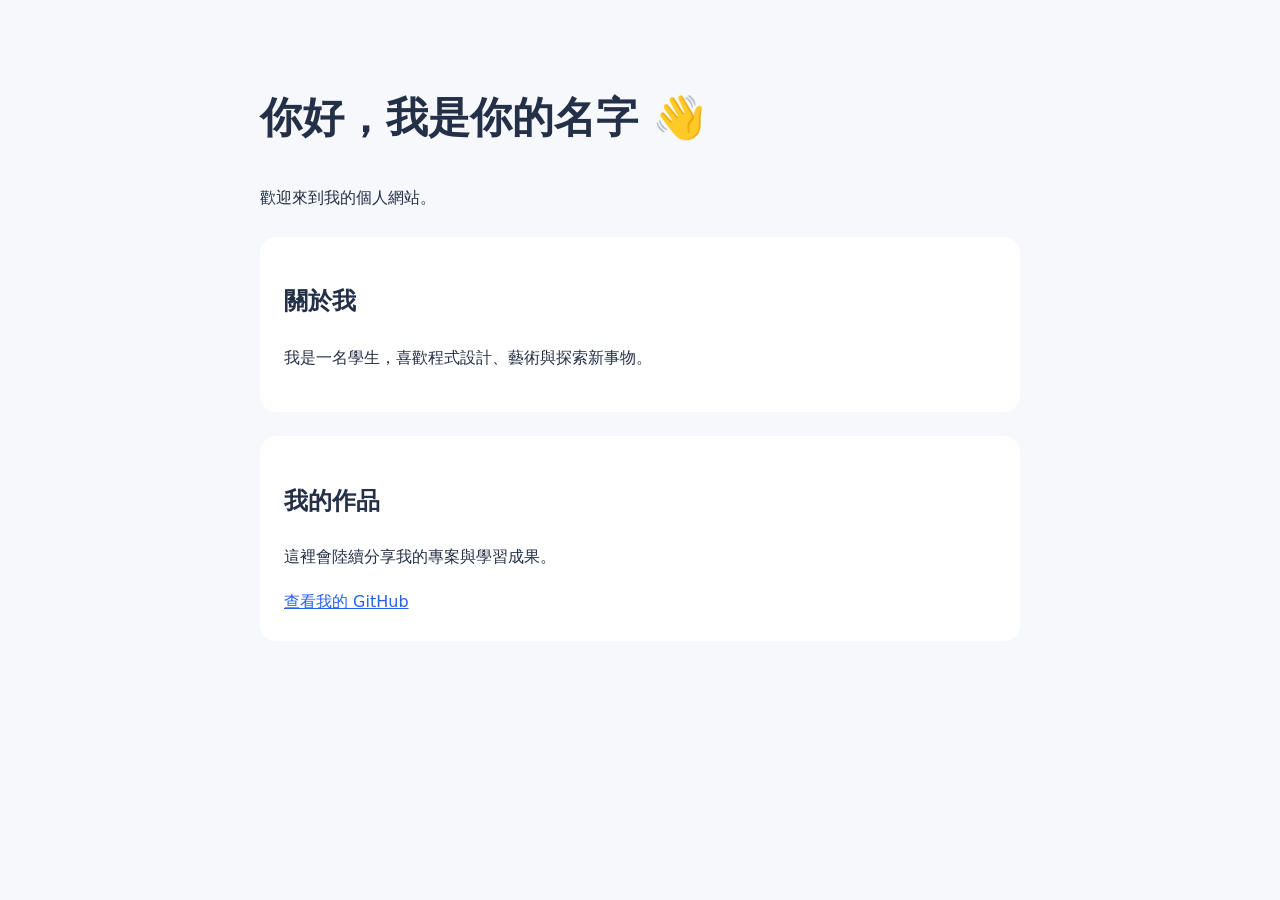
==== index.html @ 6bad5e63 "Add initial personal homepage in index.html" ====
<!DOCTYPE html>
<html lang="zh-Hant">
<head>
  <meta charset="UTF-8">
  <meta name="viewport" content="width=device-width, initial-scale=1">
  <title>我的個人主頁</title>
  <style>
    body {
      max-width: 760px;
      margin: 80px auto;
      padding: 0 24px;
      font-family: system-ui, sans-serif;
      line-height: 1.8;
      color: #243047;
      background: #f6f8fc;
    }
    h1 { font-size: 42px; }
    section {
      margin: 24px 0;
      padding: 24px;
      background: white;
      border-radius: 16px;
    }
    a { color: #2563eb; }
  </style>
</head>
<body>
  <h1>你好，我是你的名字 👋</h1>
  <p>歡迎來到我的個人網站。</p>

  <section>
    <h2>關於我</h2>
    <p>我是一名學生，喜歡程式設計、藝術與探索新事物。</p>
  </section>

  <section>
    <h2>我的作品</h2>
    <p>這裡會陸續分享我的專案與學習成果。</p>
    <a href="https://github.com/Slynxch">查看我的 GitHub</a>
  </section>
</body>
</html>
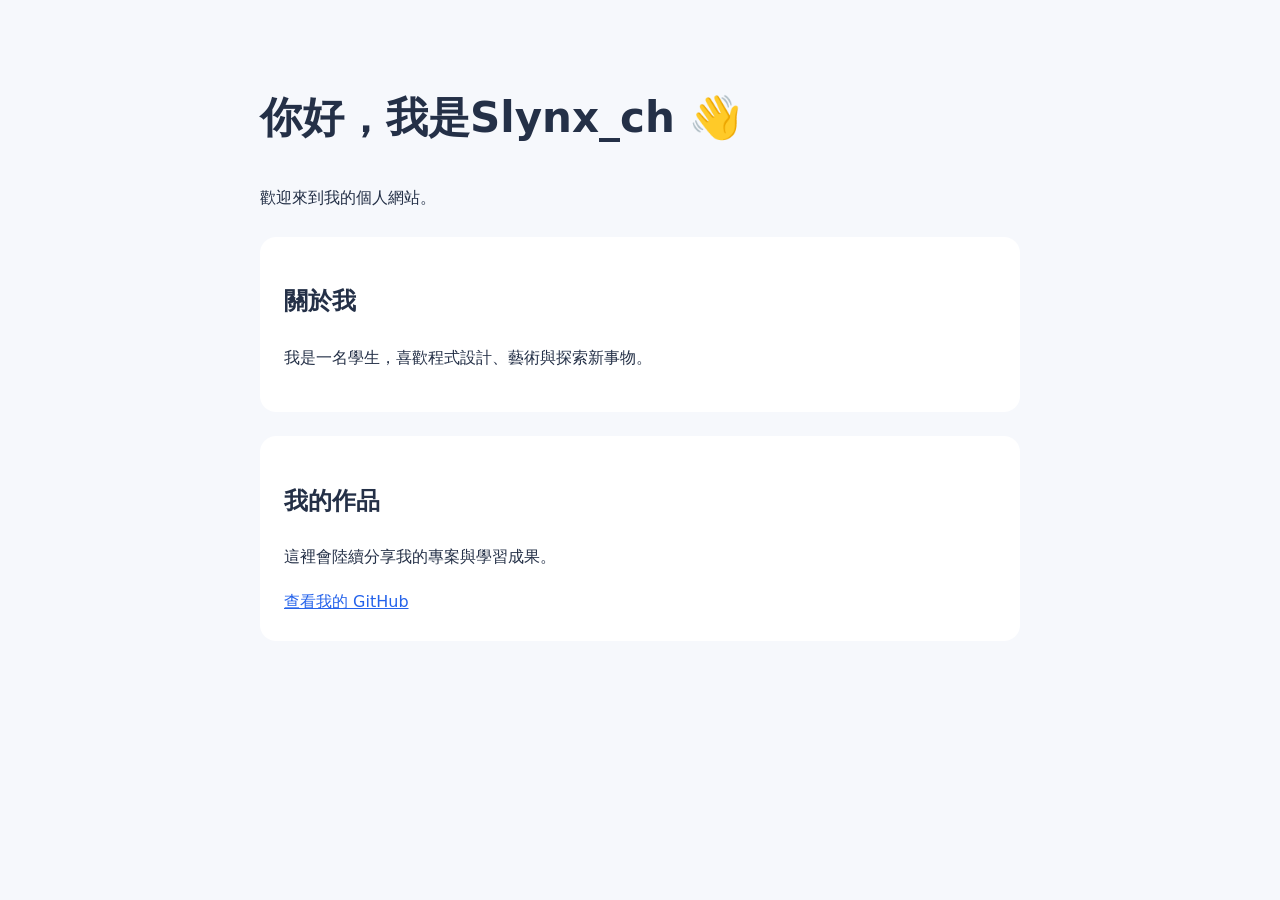
==== commit 1727cc6b: "Update index.html" ====
--- a/index.html
+++ b/index.html
@@ -25,7 +25,7 @@
   </style>
 </head>
 <body>
-  <h1>你好，我是你的名字 👋</h1>
+  <h1>你好，我是Slynx_ch 👋</h1>
   <p>歡迎來到我的個人網站。</p>
 
   <section>
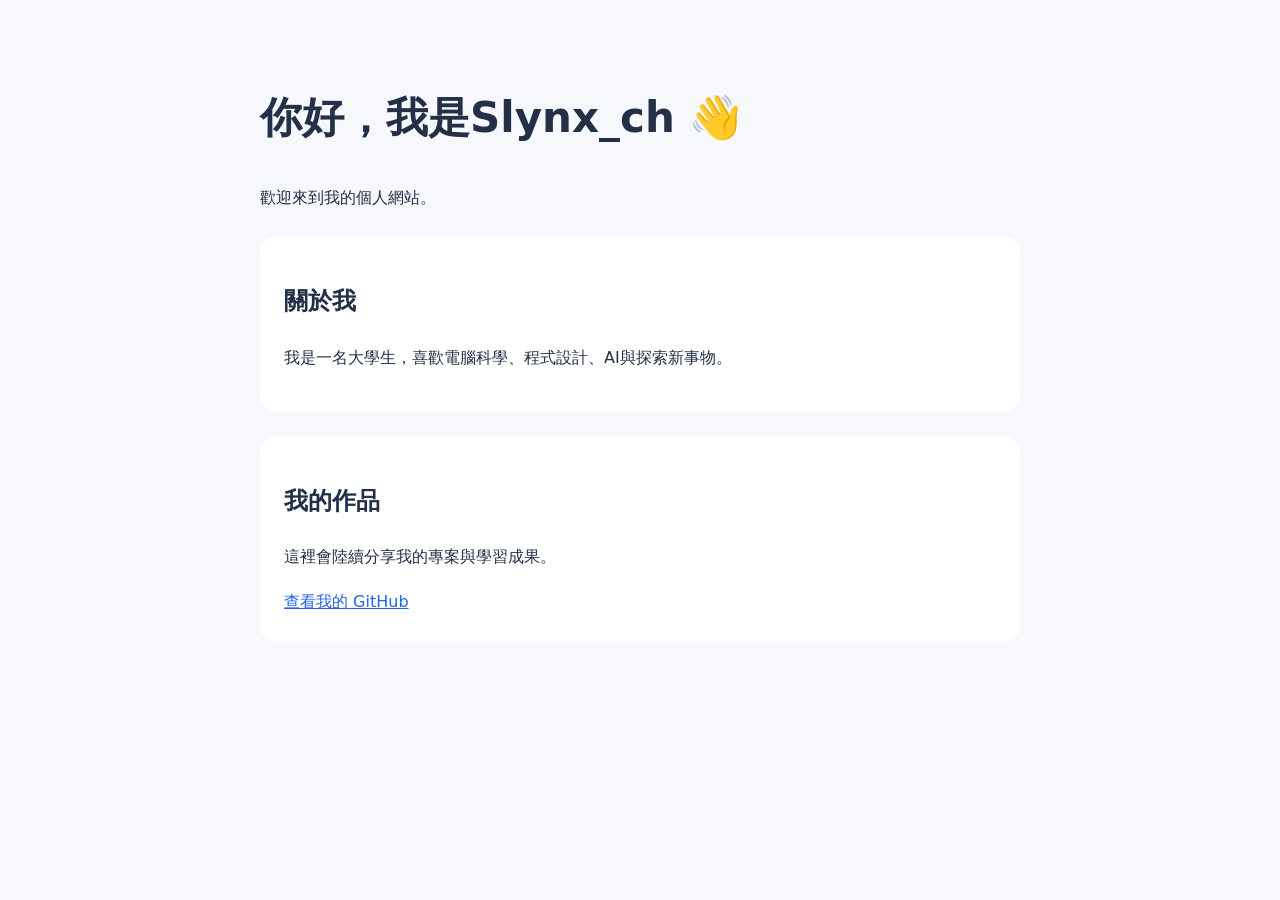
==== commit 2680ba51: "Update index.html" ====
--- a/index.html
+++ b/index.html
@@ -30,7 +30,7 @@
 
   <section>
     <h2>關於我</h2>
-    <p>我是一名學生，喜歡程式設計、藝術與探索新事物。</p>
+    <p>我是一名大學生，喜歡電腦科學、程式設計、AI與探索新事物。</p>
   </section>
 
   <section>
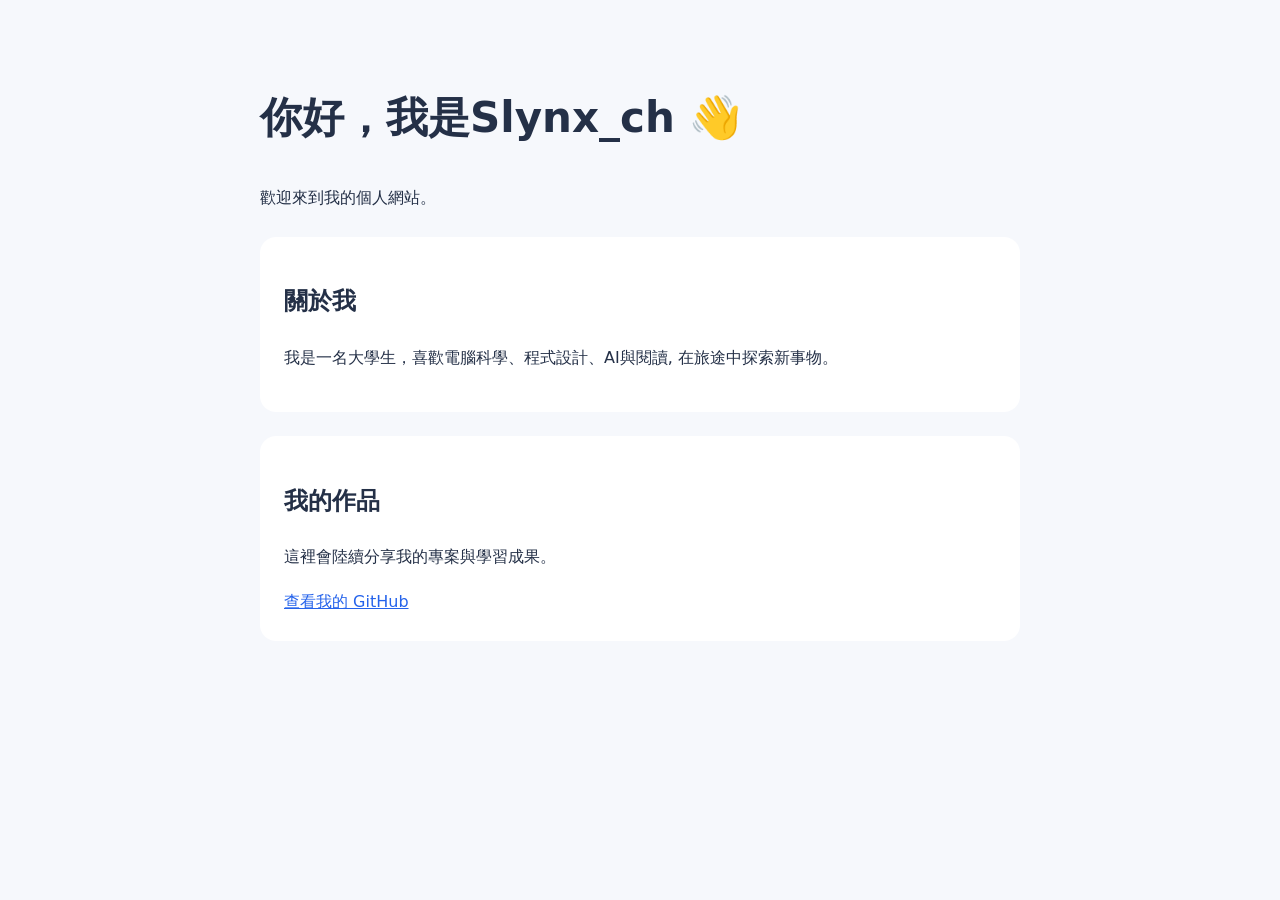
==== commit 553d12dd: "Update personal description in index.html" ====
--- a/index.html
+++ b/index.html
@@ -30,7 +30,7 @@
 
   <section>
     <h2>關於我</h2>
-    <p>我是一名大學生，喜歡電腦科學、程式設計、AI與探索新事物。</p>
+    <p>我是一名大學生，喜歡電腦科學、程式設計、AI與閱讀, 在旅途中探索新事物。</p>
   </section>
 
   <section>
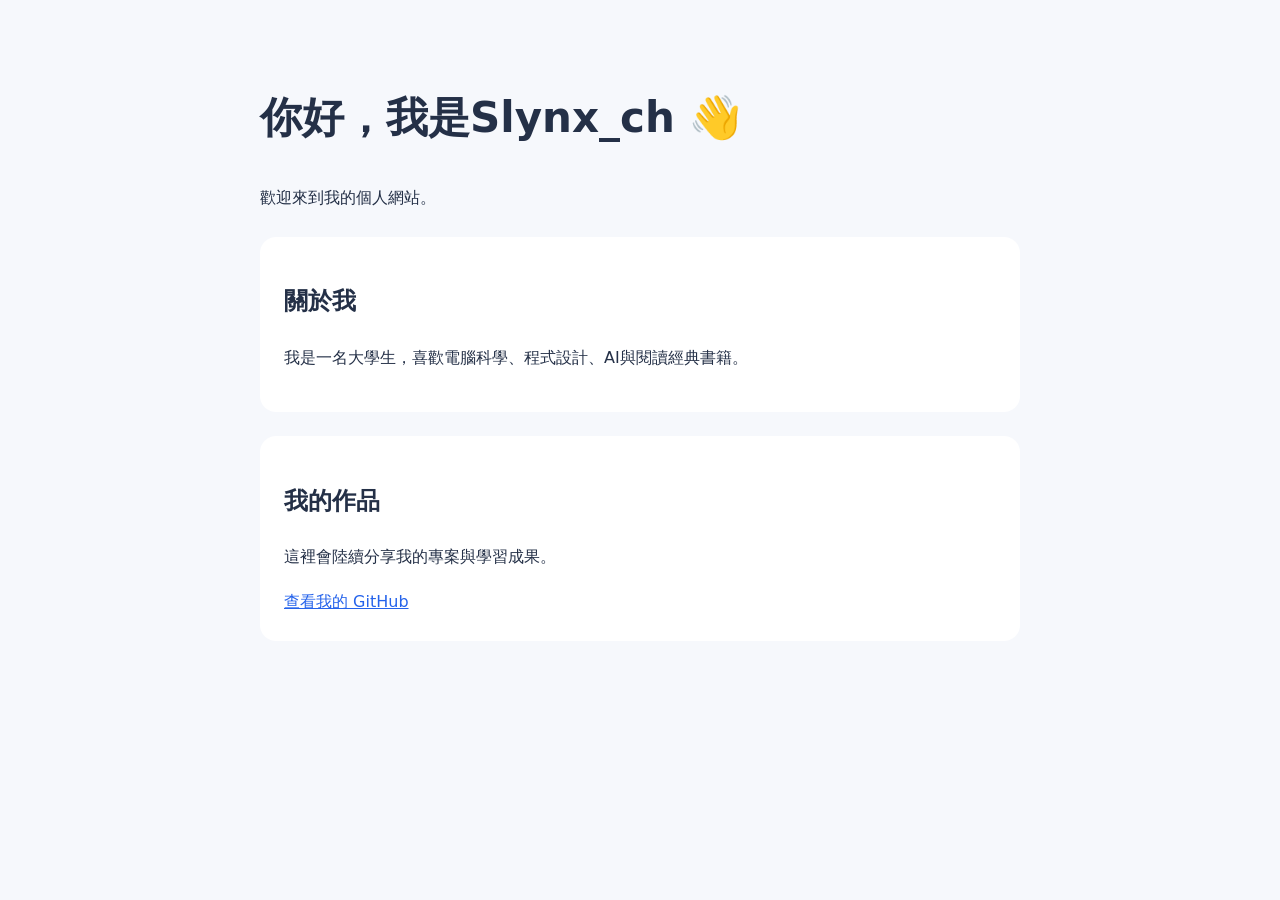
==== commit 8e77a743: "Update index.html" ====
--- a/index.html
+++ b/index.html
@@ -30,7 +30,7 @@
 
   <section>
     <h2>關於我</h2>
-    <p>我是一名大學生，喜歡電腦科學、程式設計、AI與閱讀, 在旅途中探索新事物。</p>
+    <p>我是一名大學生，喜歡電腦科學、程式設計、AI與閱讀經典書籍。</p>
   </section>
 
   <section>
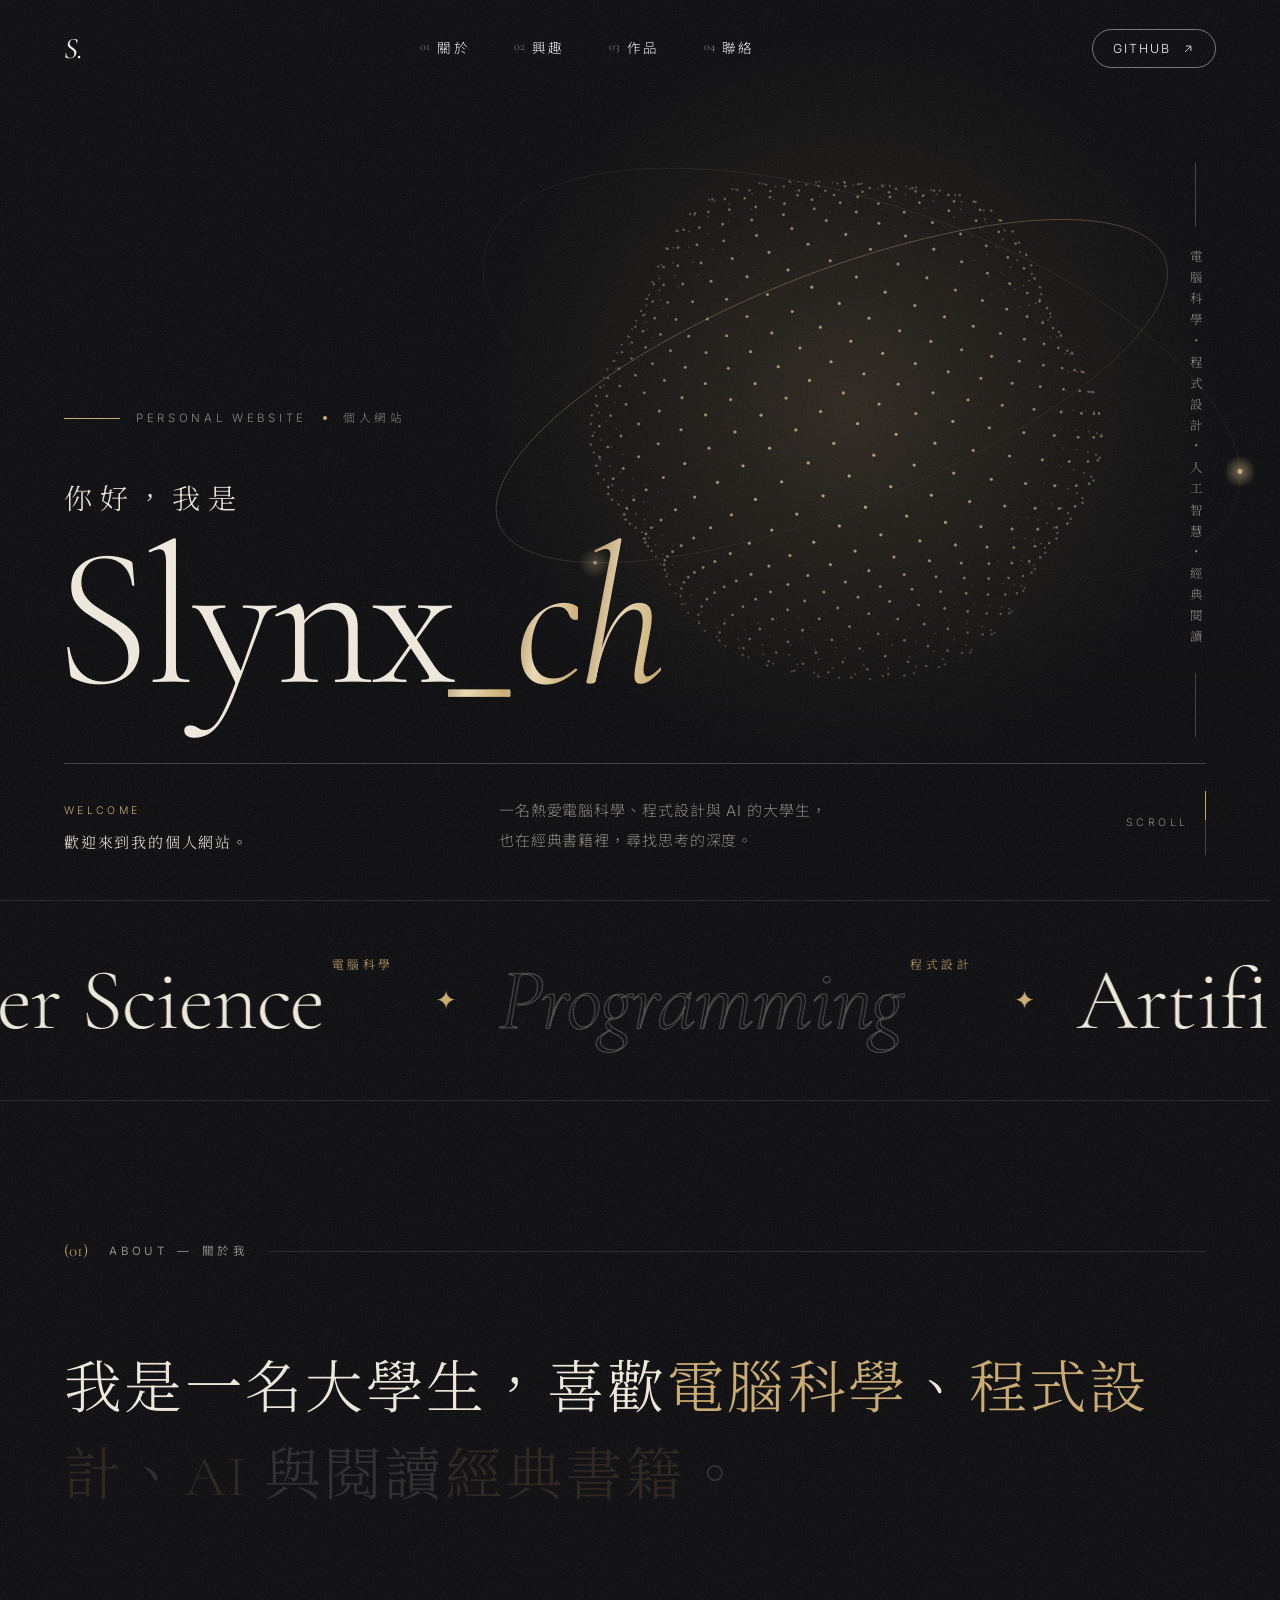
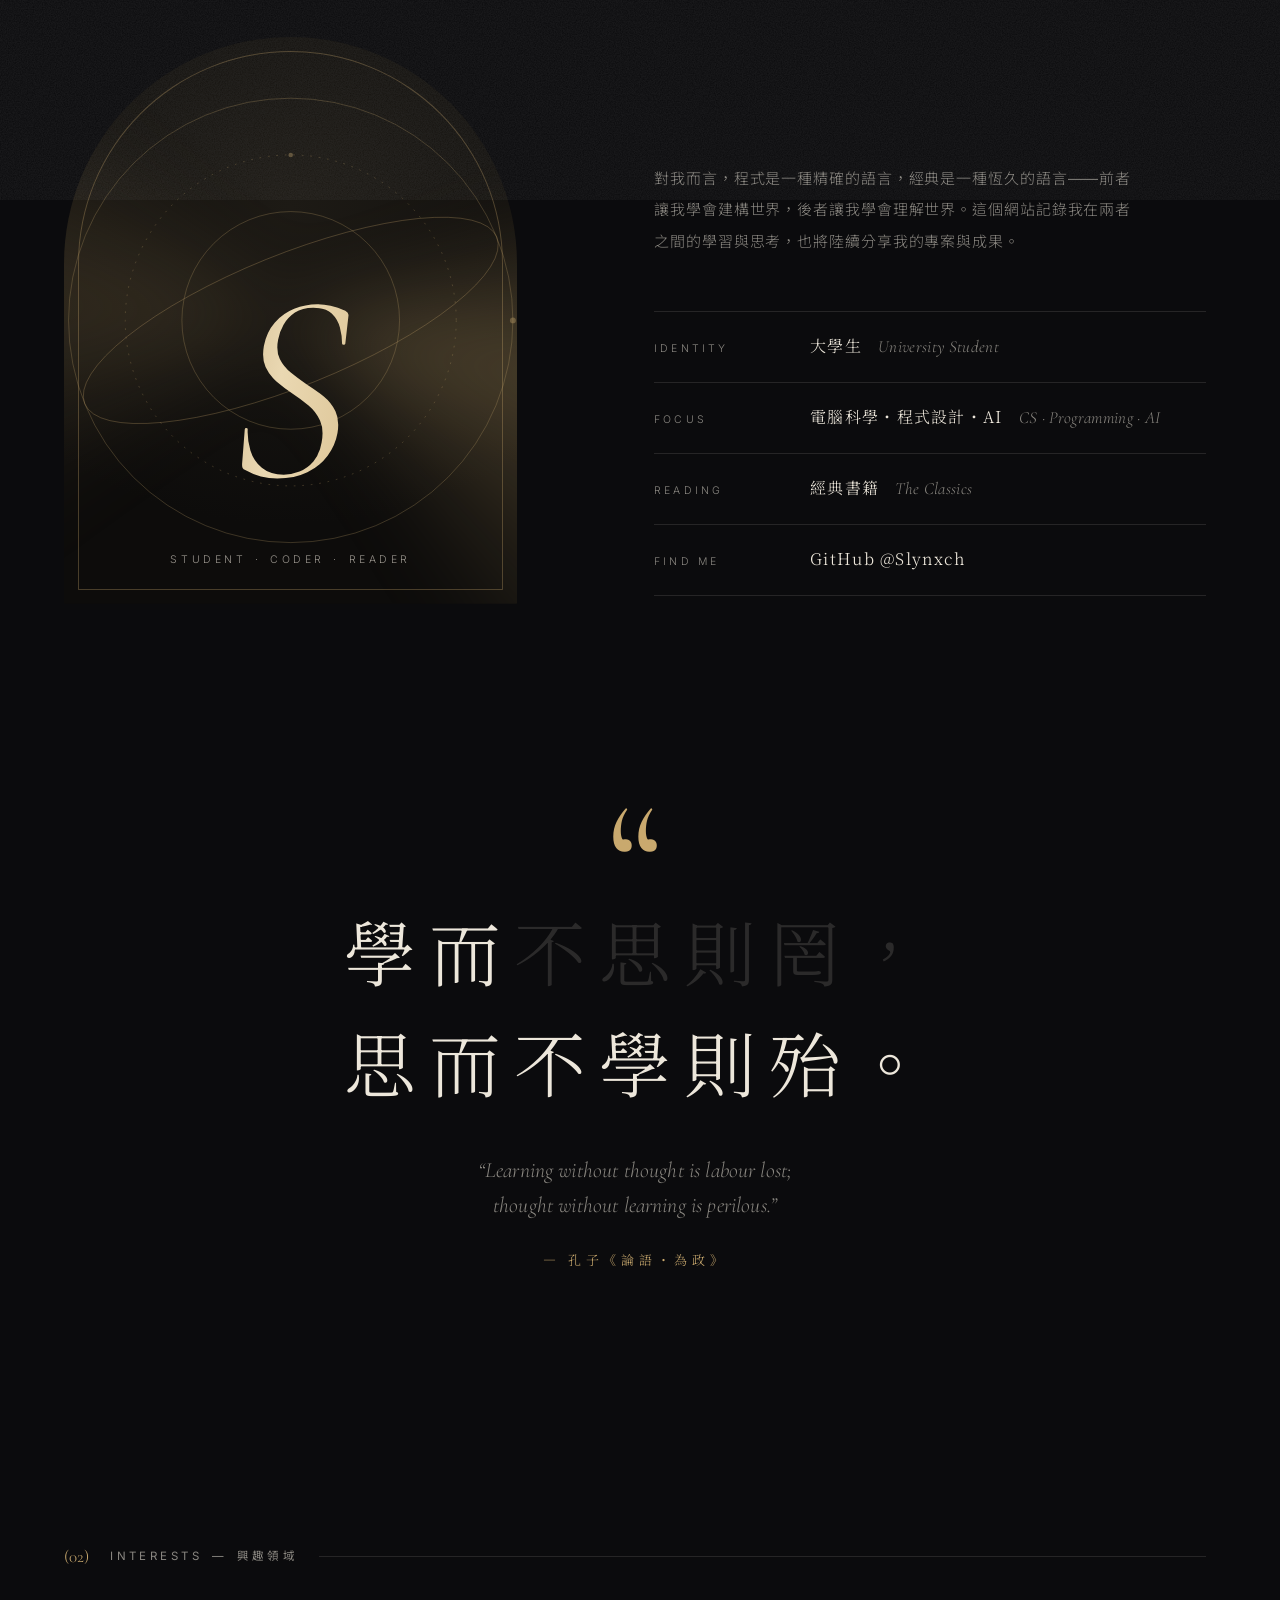
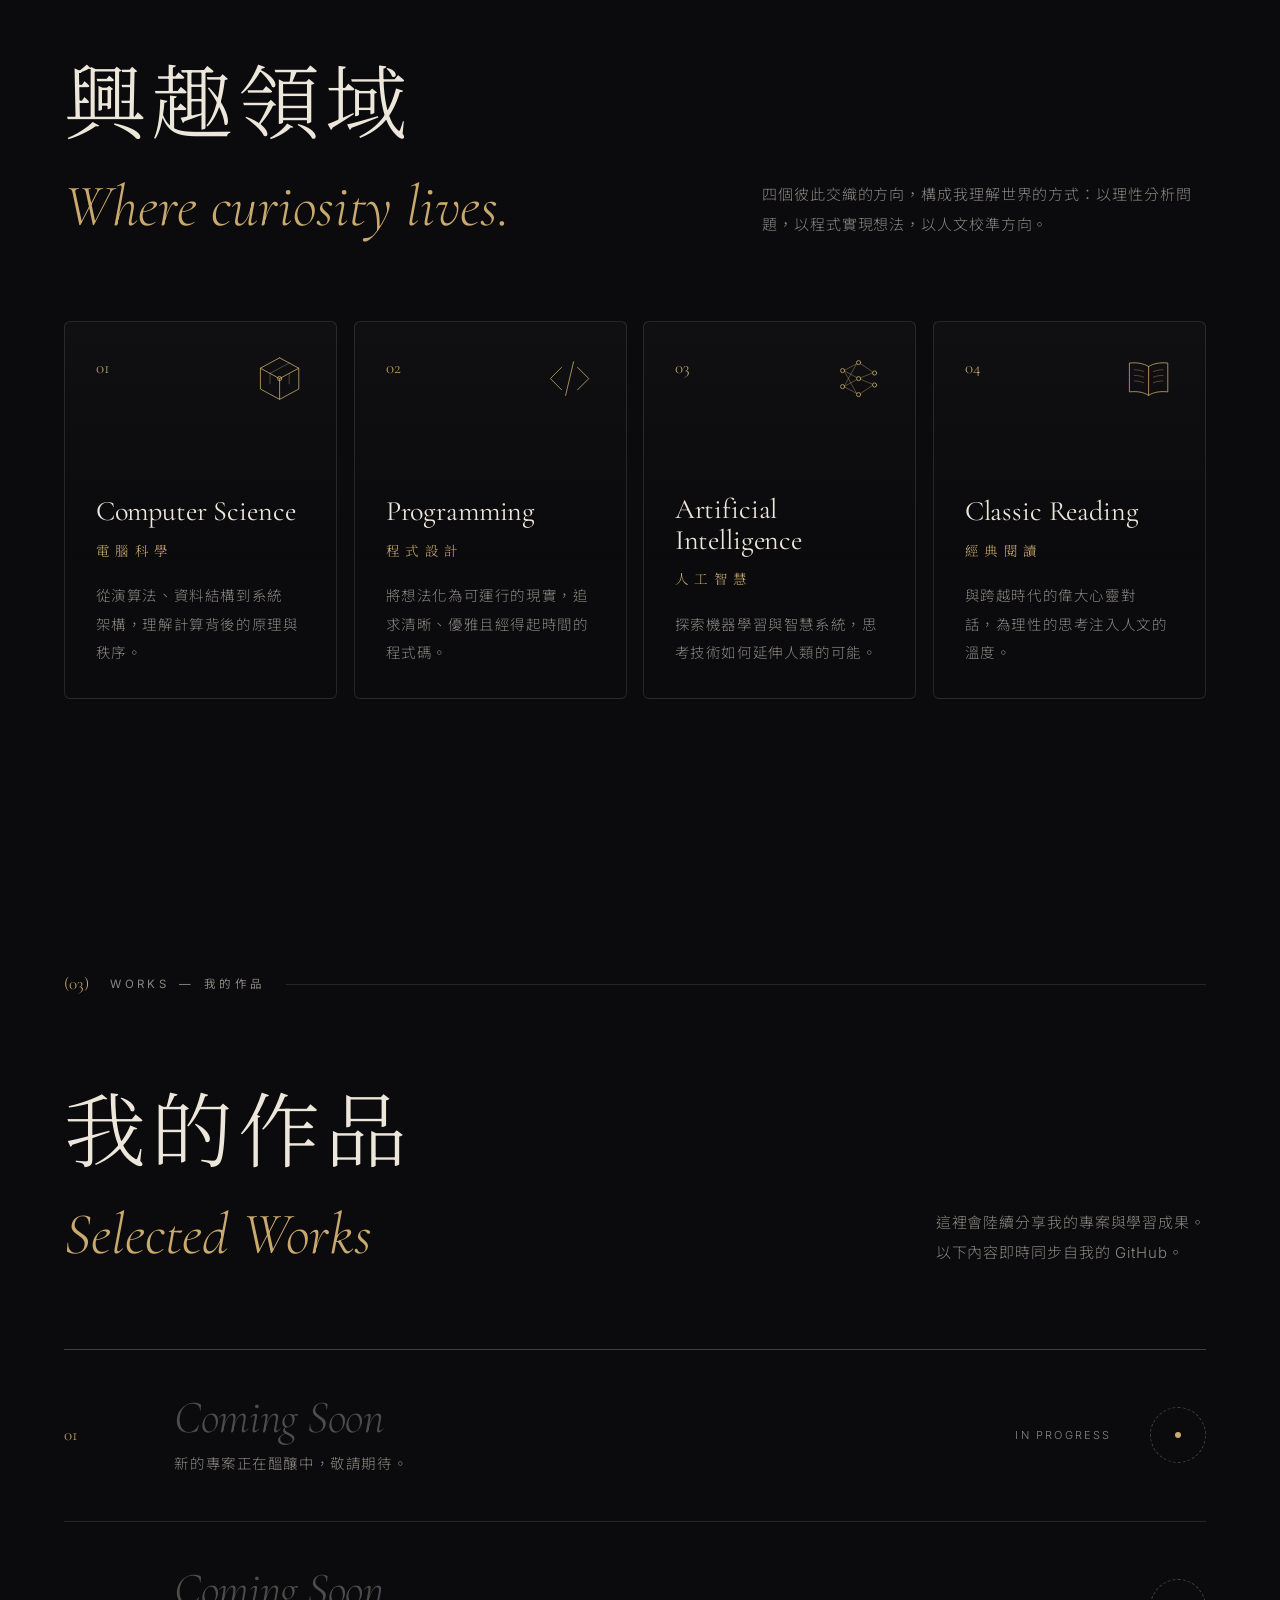
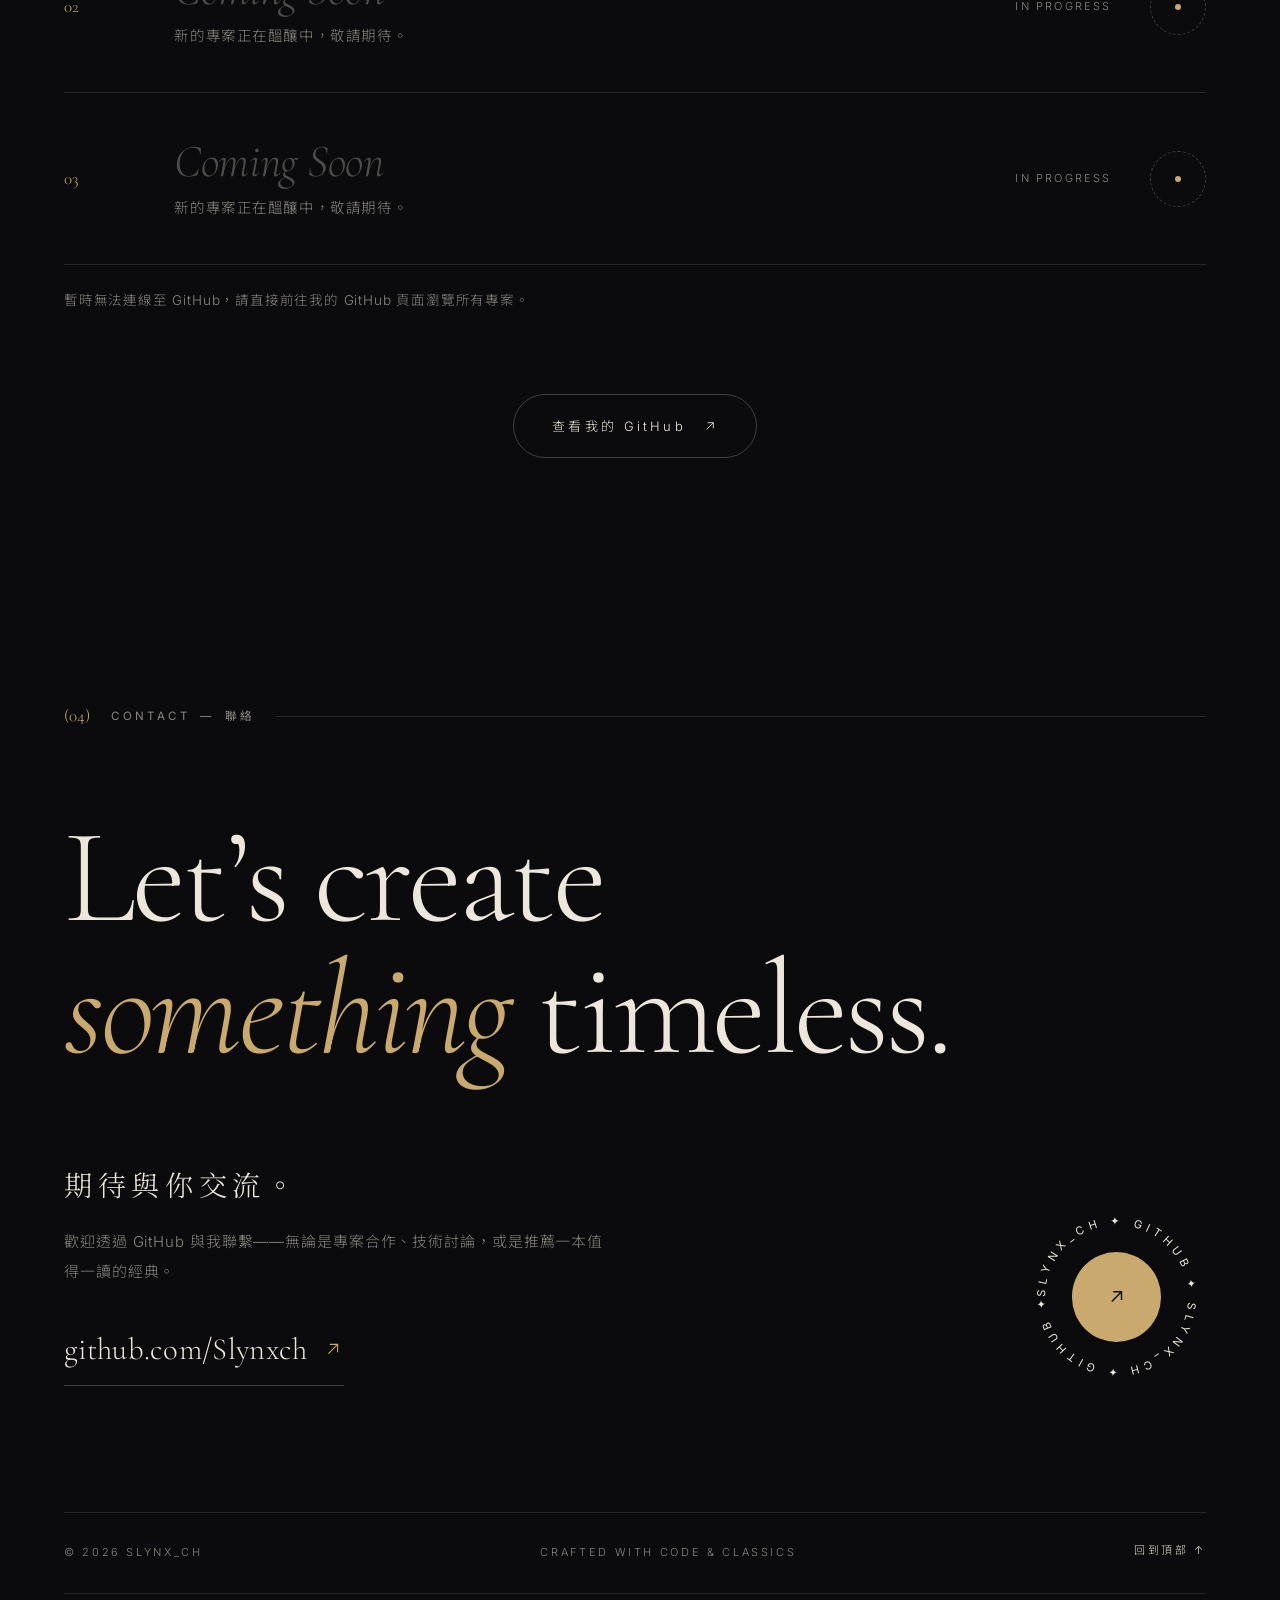
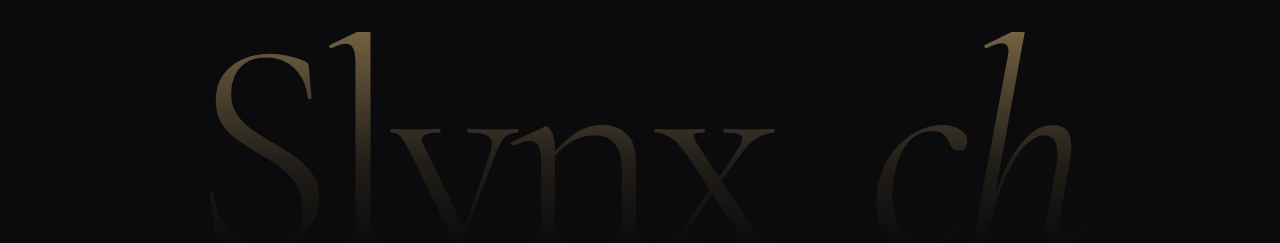
==== commit c71d956f: "Redesign personal website with editorial dark/gold theme and animations Replace the draft homepage w" ====
--- a/index.html
+++ b/index.html
@@ -1,42 +1,389 @@
 <!DOCTYPE html>
-<html lang="zh-Hant">
+<html lang="zh-Hant" class="no-js">
 <head>
   <meta charset="UTF-8">
-  <meta name="viewport" content="width=device-width, initial-scale=1">
-  <title>我的個人主頁</title>
-  <style>
-    body {
-      max-width: 760px;
-      margin: 80px auto;
-      padding: 0 24px;
-      font-family: system-ui, sans-serif;
-      line-height: 1.8;
-      color: #243047;
-      background: #f6f8fc;
-    }
-    h1 { font-size: 42px; }
-    section {
-      margin: 24px 0;
-      padding: 24px;
-      background: white;
-      border-radius: 16px;
-    }
-    a { color: #2563eb; }
-  </style>
+  <meta name="viewport" content="width=device-width, initial-scale=1, viewport-fit=cover">
+  <title>Slynx_ch｜電腦科學・程式設計・AI・經典閱讀</title>
+  <meta name="description" content="你好，我是 Slynx_ch。一名喜歡電腦科學、程式設計、AI 與閱讀經典書籍的大學生。這裡會陸續分享我的專案與學習成果。">
+  <meta name="author" content="Slynx_ch">
+  <meta name="theme-color" content="#0b0b0d">
+  <meta name="color-scheme" content="dark">
+  <link rel="canonical" href="https://slynxch.github.io/">
+
+  <meta property="og:type" content="website">
+  <meta property="og:site_name" content="Slynx_ch">
+  <meta property="og:url" content="https://slynxch.github.io/">
+  <meta property="og:title" content="Slynx_ch — Personal Website">
+  <meta property="og:description" content="一名喜歡電腦科學、程式設計、AI 與閱讀經典書籍的大學生。">
+  <meta property="og:image" content="https://slynxch.github.io/assets/og-image.jpg">
+  <meta property="og:image:width" content="1200">
+  <meta property="og:image:height" content="630">
+  <meta property="og:locale" content="zh_TW">
+  <meta name="twitter:card" content="summary_large_image">
+  <meta name="twitter:title" content="Slynx_ch — Personal Website">
+  <meta name="twitter:description" content="一名喜歡電腦科學、程式設計、AI 與閱讀經典書籍的大學生。">
+  <meta name="twitter:image" content="https://slynxch.github.io/assets/og-image.jpg">
+
+  <link rel="icon" href="assets/favicon.svg" type="image/svg+xml">
+  <link rel="preconnect" href="https://fonts.googleapis.com">
+  <link rel="preconnect" href="https://fonts.gstatic.com" crossorigin>
+  <link rel="stylesheet" href="https://fonts.googleapis.com/css2?family=Cormorant+Garamond:ital,wght@0,300;0,400;0,500;1,300;1,400&family=Inter:wght@300;400;500&family=Noto+Sans+TC:wght@300;400;500&family=Noto+Serif+TC:wght@300;400;500&display=swap">
+  <link rel="stylesheet" href="assets/css/style.css">
+  <script>document.documentElement.className = 'js';</script>
+  <script src="assets/js/main.js" defer></script>
 </head>
-<body>
-  <h1>你好，我是Slynx_ch 👋</h1>
-  <p>歡迎來到我的個人網站。</p>
-
-  <section>
-    <h2>關於我</h2>
-    <p>我是一名大學生，喜歡電腦科學、程式設計、AI與閱讀經典書籍。</p>
-  </section>
-
-  <section>
-    <h2>我的作品</h2>
-    <p>這裡會陸續分享我的專案與學習成果。</p>
-    <a href="https://github.com/Slynxch">查看我的 GitHub</a>
-  </section>
+<body data-theme="dark">
+  <a class="skip-link" href="#main">跳至主要內容</a>
+
+  <!-- ============ Preloader ============ -->
+  <div class="preloader" aria-hidden="true">
+    <div class="preloader__brand" data-split-mask>Slynx_ch</div>
+    <div class="preloader__foot">
+      <span class="preloader__tag">Code&nbsp;·&nbsp;Intelligence&nbsp;·&nbsp;Classics</span>
+      <span class="preloader__count"><span data-count>000</span></span>
+    </div>
+    <div class="preloader__bar"><i></i></div>
+  </div>
+
+  <!-- ============ Ambient layers ============ -->
+  <div class="cursor-ring" aria-hidden="true"><span class="cursor-ring__inner"><span class="cursor-ring__label"></span></span></div>
+  <div class="cursor-dot" aria-hidden="true"></div>
+  <div class="grain" aria-hidden="true"></div>
+  <div class="progress" aria-hidden="true"><i></i></div>
+
+  <!-- ============ Navigation ============ -->
+  <header class="nav">
+    <a class="nav__logo" href="#top" aria-label="Slynx_ch — 回到頂部">S<span>.</span></a>
+    <nav class="nav__links" aria-label="主要導覽">
+      <a class="nav__link" href="#about"><sup>01</sup><span class="roll"><span data-text="關於">關於</span></span></a>
+      <a class="nav__link" href="#interests"><sup>02</sup><span class="roll"><span data-text="興趣">興趣</span></span></a>
+      <a class="nav__link" href="#works"><sup>03</sup><span class="roll"><span data-text="作品">作品</span></span></a>
+      <a class="nav__link" href="#contact"><sup>04</sup><span class="roll"><span data-text="聯絡">聯絡</span></span></a>
+    </nav>
+    <a class="nav__cta" href="https://github.com/Slynxch" target="_blank" rel="noopener noreferrer">
+      <span class="roll"><span data-text="GitHub">GitHub</span></span>
+      <svg viewBox="0 0 24 24" aria-hidden="true"><path d="M7 17 17 7M8.5 7H17v8.5"/></svg>
+    </a>
+    <button class="nav__toggle" type="button" aria-label="開啟選單" aria-expanded="false" aria-controls="menu">
+      <span></span><span></span>
+    </button>
+  </header>
+
+  <!-- ============ Mobile menu ============ -->
+  <div class="menu" id="menu" aria-hidden="true" inert>
+    <nav class="menu__nav" aria-label="行動版導覽">
+      <a class="menu__link" href="#about"><sup>01</sup><span>關於<em lang="en">About</em></span></a>
+      <a class="menu__link" href="#interests"><sup>02</sup><span>興趣<em lang="en">Interests</em></span></a>
+      <a class="menu__link" href="#works"><sup>03</sup><span>作品<em lang="en">Works</em></span></a>
+      <a class="menu__link" href="#contact"><sup>04</sup><span>聯絡<em lang="en">Contact</em></span></a>
+    </nav>
+    <div class="menu__foot">
+      <span>Slynx_ch — Personal Website</span>
+      <a href="https://github.com/Slynxch" target="_blank" rel="noopener noreferrer">GitHub ↗</a>
+    </div>
+  </div>
+
+  <main id="main">
+
+    <!-- ============ Hero ============ -->
+    <section class="hero" id="top" aria-label="開場">
+      <canvas class="hero__canvas" aria-hidden="true"></canvas>
+      <div class="hero__glow" aria-hidden="true"></div>
+
+      <div class="hero__side" aria-hidden="true">
+        <span data-intro style="--d:1.2s">電腦科學・程式設計・人工智慧・經典閱讀</span>
+      </div>
+
+      <div class="hero__inner">
+        <p class="hero__eyebrow" data-intro style="--d:.1s">
+          <span lang="en">Personal Website</span><span class="hero__eyebrow-sep"></span><span>個人網站</span>
+        </p>
+        <h1 class="hero__heading">
+          <span class="hero__hello" data-intro style="--d:.25s">你好，我是</span>
+          <span class="hero__name" data-split-mask lang="en"><span class="hero__name-main">Slynx</span><em class="hero__name-accent">_ch</em></span>
+        </h1>
+        <div class="hero__bottom">
+          <p class="hero__welcome" data-intro style="--d:.95s">
+            <span class="label" lang="en">Welcome</span>
+            歡迎來到我的個人網站。
+          </p>
+          <p class="hero__lead" data-intro style="--d:1.05s">
+            一名熱愛電腦科學、程式設計與 AI 的大學生，<br class="br-lg">也在經典書籍裡，尋找思考的深度。
+          </p>
+          <a class="scroll-cue" href="#about" data-intro style="--d:1.15s" aria-label="向下捲動至關於我">
+            <span lang="en">Scroll</span><i aria-hidden="true"></i>
+          </a>
+        </div>
+      </div>
+    </section>
+
+    <!-- ============ Marquee ============ -->
+    <div class="marquee" aria-hidden="true">
+      <div class="marquee__track">
+        <div class="marquee__group">
+          <span class="marquee__item">Computer Science<sup>電腦科學</sup></span><span class="marquee__star">✦</span>
+          <span class="marquee__item is-outline">Programming<sup>程式設計</sup></span><span class="marquee__star">✦</span>
+          <span class="marquee__item">Artificial Intelligence<sup>人工智慧</sup></span><span class="marquee__star">✦</span>
+          <span class="marquee__item is-outline">Classic Literature<sup>經典閱讀</sup></span><span class="marquee__star">✦</span>
+        </div>
+      </div>
+    </div>
+
+    <!-- ============ 01 · About ============ -->
+    <section class="section about" id="about" data-theme="light">
+      <div class="container">
+        <div class="section-head" data-reveal>
+          <span class="section-head__index">(01)</span>
+          <h2 class="section-head__label"><span lang="en">About</span>&ensp;—&ensp;關於我</h2>
+          <span class="section-head__line" data-reveal="line"></span>
+        </div>
+
+        <p class="about__statement" data-scrub>我是一名大學生，喜歡<em>電腦科學</em>、<em>程式設計</em>、<em>AI</em> 與閱讀<em>經典書籍</em>。</p>
+
+        <div class="about__grid">
+          <div class="about__visual" data-reveal="clip" aria-hidden="true">
+            <div class="arch">
+              <svg class="arch__orbits" viewBox="0 0 400 500" preserveAspectRatio="xMidYMid slice">
+                <g fill="none" stroke="currentColor" stroke-width=".6">
+                  <circle cx="200" cy="250" r="96"/>
+                  <circle cx="200" cy="250" r="146" stroke-dasharray="1.5 6"/>
+                  <circle cx="200" cy="250" r="196"/>
+                  <ellipse cx="200" cy="250" rx="196" ry="58" transform="rotate(-22 200 250)"/>
+                </g>
+                <g class="arch__spin">
+                  <circle cx="396" cy="250" r="2.6" fill="currentColor"/>
+                </g>
+                <g class="arch__spin arch__spin--slow">
+                  <circle cx="200" cy="104" r="2" fill="currentColor"/>
+                </g>
+              </svg>
+              <span class="arch__letter" data-parallax="-0.06">S</span>
+              <span class="arch__caption" lang="en">Student&ensp;·&ensp;Coder&ensp;·&ensp;Reader</span>
+            </div>
+          </div>
+
+          <div class="about__body">
+            <p class="about__text" data-reveal>
+              對我而言，程式是一種精確的語言，經典是一種恆久的語言——前者讓我學會建構世界，後者讓我學會理解世界。這個網站記錄我在兩者之間的學習與思考，也將陸續分享我的專案與成果。
+            </p>
+            <dl class="facts" data-stagger>
+              <div class="facts__row" data-reveal>
+                <dt lang="en">Identity</dt>
+                <dd>大學生<span lang="en">University Student</span></dd>
+              </div>
+              <div class="facts__row" data-reveal>
+                <dt lang="en">Focus</dt>
+                <dd>電腦科學・程式設計・AI<span lang="en">CS · Programming · AI</span></dd>
+              </div>
+              <div class="facts__row" data-reveal>
+                <dt lang="en">Reading</dt>
+                <dd>經典書籍<span lang="en">The Classics</span></dd>
+              </div>
+              <div class="facts__row" data-reveal>
+                <dt lang="en">Find me</dt>
+                <dd><a class="u-link" href="https://github.com/Slynxch" target="_blank" rel="noopener noreferrer">GitHub @Slynxch</a></dd>
+              </div>
+            </dl>
+          </div>
+        </div>
+      </div>
+    </section>
+
+    <!-- ============ Quote ============ -->
+    <section class="section quote" data-theme="light" aria-label="引言">
+      <figure class="container quote__inner">
+        <div class="quote__mark" aria-hidden="true" data-reveal>“</div>
+        <blockquote class="quote__text" data-scrub>
+          <p>學而不思則罔，<br>思而不學則殆。</p>
+        </blockquote>
+        <p class="quote__en" lang="en" data-reveal>“Learning without thought is labour lost;<br class="br-lg"> thought without learning is perilous.”</p>
+        <figcaption class="quote__cite" data-reveal>— 孔子《論語・為政》</figcaption>
+      </figure>
+    </section>
+
+    <!-- ============ 02 · Interests ============ -->
+    <section class="section interests" id="interests">
+      <div class="container">
+        <div class="section-head" data-reveal>
+          <span class="section-head__index">(02)</span>
+          <p class="section-head__label"><span lang="en">Interests</span>&ensp;—&ensp;興趣領域</p>
+          <span class="section-head__line" data-reveal="line"></span>
+        </div>
+
+        <div class="title-row">
+          <h2 class="title" data-reveal="mask">
+            <span class="mask"><span>興趣領域</span></span>
+            <span class="mask"><em lang="en">Where curiosity lives.</em></span>
+          </h2>
+          <p class="title-row__text" data-reveal>四個彼此交織的方向，構成我理解世界的方式：以理性分析問題，以程式實現想法，以人文校準方向。</p>
+        </div>
+
+        <ul class="cards" data-stagger>
+          <li data-reveal>
+            <article class="card" data-tilt>
+              <div class="card__top">
+                <span class="card__num">01</span>
+                <svg class="card__icon" viewBox="0 0 64 64" aria-hidden="true">
+                  <path pathLength="1" d="M32 6 56 19v26L32 58 8 45V19Z"/>
+                  <path pathLength="1" d="M8 19l24 13 24-13M32 32v26"/>
+                  <path pathLength="1" d="M20 25.5 44 12.5M20 38.5v-13M44 38.5v-13" opacity=".45"/>
+                  <circle pathLength="1" cx="32" cy="32" r="2.6"/>
+                </svg>
+              </div>
+              <div class="card__body">
+                <h3 class="card__en" lang="en">Computer Science</h3>
+                <p class="card__zh">電腦科學</p>
+                <p class="card__desc">從演算法、資料結構到系統架構，理解計算背後的原理與秩序。</p>
+              </div>
+            </article>
+          </li>
+          <li data-reveal>
+            <article class="card" data-tilt>
+              <div class="card__top">
+                <span class="card__num">02</span>
+                <svg class="card__icon" viewBox="0 0 64 64" aria-hidden="true">
+                  <path pathLength="1" d="M22 18 8 32l14 14"/>
+                  <path pathLength="1" d="M42 18l14 14-14 14"/>
+                  <path pathLength="1" d="M37 11 27 53"/>
+                </svg>
+              </div>
+              <div class="card__body">
+                <h3 class="card__en" lang="en">Programming</h3>
+                <p class="card__zh">程式設計</p>
+                <p class="card__desc">將想法化為可運行的現實，追求清晰、優雅且經得起時間的程式碼。</p>
+              </div>
+            </article>
+          </li>
+          <li data-reveal>
+            <article class="card" data-tilt>
+              <div class="card__top">
+                <span class="card__num">03</span>
+                <svg class="card__icon" viewBox="0 0 64 64" aria-hidden="true">
+                  <path pathLength="1" d="M14.6 21.5 29.4 13.5M14.6 22.5l14.8 8M14.6 23.5 29.4 50.5M14.6 40.5l14.8-27M14.6 41.5l14.8-8M14.6 42.5l14.8 8M34.6 13.5l14.8 10M34.6 31l14.8-6M34.6 33l14.8 6M34.6 50.5l14.8-10" opacity=".5"/>
+                  <circle pathLength="1" cx="12" cy="22" r="2.6"/>
+                  <circle pathLength="1" cx="12" cy="42" r="2.6"/>
+                  <circle pathLength="1" cx="32" cy="12" r="2.6"/>
+                  <circle pathLength="1" cx="32" cy="32" r="2.6"/>
+                  <circle pathLength="1" cx="32" cy="52" r="2.6"/>
+                  <circle pathLength="1" cx="52" cy="25" r="2.6"/>
+                  <circle pathLength="1" cx="52" cy="40" r="2.6"/>
+                </svg>
+              </div>
+              <div class="card__body">
+                <h3 class="card__en" lang="en">Artificial Intelligence</h3>
+                <p class="card__zh">人工智慧</p>
+                <p class="card__desc">探索機器學習與智慧系統，思考技術如何延伸人類的可能。</p>
+              </div>
+            </article>
+          </li>
+          <li data-reveal>
+            <article class="card" data-tilt>
+              <div class="card__top">
+                <span class="card__num">04</span>
+                <svg class="card__icon" viewBox="0 0 64 64" aria-hidden="true">
+                  <path pathLength="1" d="M32 17c-6-4-14-5.4-24-4.4v36c10-1 18 .4 24 4.4 6-4 14-5.4 24-4.4v-36c-10-1-18 .4-24 4.4Z"/>
+                  <path pathLength="1" d="M32 17v36"/>
+                  <path pathLength="1" d="M14 21c4.4 0 8.4.7 12 2.2M14 28c4.4 0 8.4.7 12 2.2M14 35c4.4 0 8.4.7 12 2.2M38 23.2c3.6-1.5 7.6-2.2 12-2.2M38 30.2c3.6-1.5 7.6-2.2 12-2.2M38 37.2c3.6-1.5 7.6-2.2 12-2.2" opacity=".45"/>
+                </svg>
+              </div>
+              <div class="card__body">
+                <h3 class="card__en" lang="en">Classic Reading</h3>
+                <p class="card__zh">經典閱讀</p>
+                <p class="card__desc">與跨越時代的偉大心靈對話，為理性的思考注入人文的溫度。</p>
+              </div>
+            </article>
+          </li>
+        </ul>
+      </div>
+    </section>
+
+    <!-- ============ 03 · Works ============ -->
+    <section class="section works" id="works">
+      <div class="container">
+        <div class="section-head" data-reveal>
+          <span class="section-head__index">(03)</span>
+          <p class="section-head__label"><span lang="en">Works</span>&ensp;—&ensp;我的作品</p>
+          <span class="section-head__line" data-reveal="line"></span>
+        </div>
+
+        <div class="title-row">
+          <h2 class="title" data-reveal="mask">
+            <span class="mask"><span>我的作品</span></span>
+            <span class="mask"><em lang="en">Selected Works</em><sup class="title__count" data-repo-count hidden></sup></span>
+          </h2>
+          <p class="title-row__text" data-reveal>這裡會陸續分享我的專案與學習成果。<br>以下內容即時同步自我的 GitHub。</p>
+        </div>
+
+        <ol class="works__list" data-repos aria-live="polite">
+          <li class="work">
+            <a class="work__link" href="https://github.com/Slynxch" target="_blank" rel="noopener noreferrer">
+              <span class="work__index">01</span>
+              <span class="work__main">
+                <span class="work__name">GitHub</span>
+                <span class="work__desc">前往我的 GitHub，瀏覽所有專案與學習紀錄。</span>
+              </span>
+              <span class="work__meta">@Slynxch</span>
+              <span class="work__arrow"><svg viewBox="0 0 24 24" aria-hidden="true"><path d="M7 17 17 7M8.5 7H17v8.5"/></svg></span>
+            </a>
+          </li>
+        </ol>
+        <p class="works__note" data-repos-note hidden></p>
+
+        <div class="works__cta" data-reveal>
+          <a class="btn" href="https://github.com/Slynxch" target="_blank" rel="noopener noreferrer" data-magnetic="0.3">
+            <span class="roll"><span data-text="查看我的 GitHub">查看我的 GitHub</span></span>
+            <svg viewBox="0 0 24 24" aria-hidden="true"><path d="M7 17 17 7M8.5 7H17v8.5"/></svg>
+          </a>
+        </div>
+      </div>
+    </section>
+
+    <!-- ============ 04 · Contact ============ -->
+    <section class="section contact" id="contact">
+      <div class="container">
+        <div class="section-head" data-reveal>
+          <span class="section-head__index">(04)</span>
+          <p class="section-head__label"><span lang="en">Contact</span>&ensp;—&ensp;聯絡</p>
+          <span class="section-head__line" data-reveal="line"></span>
+        </div>
+
+        <h2 class="contact__title" data-reveal="mask" lang="en">
+          <span class="mask"><span>Let’s create</span></span>
+          <span class="mask"><span><em>something</em> timeless.</span></span>
+        </h2>
+
+        <div class="contact__row">
+          <div class="contact__text" data-reveal>
+            <p class="contact__zh">期待與你交流。</p>
+            <p>歡迎透過 GitHub 與我聯繫——無論是專案合作、技術討論，或是推薦一本值得一讀的經典。</p>
+            <a class="contact__link" href="https://github.com/Slynxch" target="_blank" rel="noopener noreferrer">
+              <span>github.com/Slynxch</span>
+              <svg viewBox="0 0 24 24" aria-hidden="true"><path d="M7 17 17 7M8.5 7H17v8.5"/></svg>
+            </a>
+          </div>
+
+          <div class="contact__badge" data-reveal>
+            <a class="badge" href="https://github.com/Slynxch" target="_blank" rel="noopener noreferrer" data-magnetic="0.4" aria-label="前往 Slynx_ch 的 GitHub">
+              <svg class="badge__ring" viewBox="0 0 200 200" aria-hidden="true">
+                <defs><path id="badge-circle" d="M100 100m-80 0a80 80 0 1 1 160 0a80 80 0 1 1-160 0"/></defs>
+                <text><textPath href="#badge-circle" textLength="500" lengthAdjust="spacing">SLYNX_CH ✦ GITHUB ✦ SLYNX_CH ✦ GITHUB ✦</textPath></text>
+              </svg>
+              <span class="badge__core"><svg viewBox="0 0 24 24" aria-hidden="true"><path d="M7 17 17 7M8.5 7H17v8.5"/></svg></span>
+            </a>
+          </div>
+        </div>
+      </div>
+    </section>
+  </main>
+
+  <!-- ============ Footer ============ -->
+  <footer class="footer">
+    <div class="footer__row">
+      <span>© <span data-year>2026</span> Slynx_ch</span>
+      <span lang="en">Crafted with code &amp; classics</span>
+      <a class="footer__top" href="#top"><span class="roll"><span data-text="回到頂部 ↑">回到頂部 ↑</span></span></a>
+    </div>
+    <div class="footer__mark" aria-hidden="true" lang="en">Slynx<em>_ch</em></div>
+  </footer>
 </body>
 </html>
--- a/assets/css/style.css
+++ b/assets/css/style.css
@@ -0,0 +1,917 @@
+/* =====================================================================
+   Slynx_ch — Personal Website
+   Editorial dark / champagne-gold theme · no frameworks
+   ===================================================================== */
+
+/* ---------- Animatable theme tokens ---------- */
+@property --bg          { syntax: "<color>"; inherits: true; initial-value: #0b0b0d; }
+@property --fg          { syntax: "<color>"; inherits: true; initial-value: #ede7db; }
+@property --muted       { syntax: "<color>"; inherits: true; initial-value: rgba(237, 231, 219, .56); }
+@property --faint       { syntax: "<color>"; inherits: true; initial-value: rgba(237, 231, 219, .3); }
+@property --line        { syntax: "<color>"; inherits: true; initial-value: rgba(237, 231, 219, .12); }
+@property --line-strong { syntax: "<color>"; inherits: true; initial-value: rgba(237, 231, 219, .24); }
+@property --accent      { syntax: "<color>"; inherits: true; initial-value: #c9a96e; }
+@property --card        { syntax: "<color>"; inherits: true; initial-value: rgba(255, 255, 255, .025); }
+
+:root {
+  --ink: #0b0b0d;
+  --ink-soft: #131316;
+  --paper: #efe9df;
+  --ivory: #ede7db;
+  --gold: #c9a96e;
+  --gold-light: #ead8b2;
+  --gold-deep: #94703d;
+
+  --bg: var(--ink);
+  --fg: var(--ivory);
+  --muted: rgba(237, 231, 219, .56);
+  --faint: rgba(237, 231, 219, .3);
+  --line: rgba(237, 231, 219, .12);
+  --line-strong: rgba(237, 231, 219, .24);
+  --accent: var(--gold);
+  --card: rgba(255, 255, 255, .025);
+
+  --gold-gradient: linear-gradient(100deg, #94703d 0%, #ead8b2 26%, #c9a96e 48%, #f6ead0 66%, #a8844f 100%);
+
+  --font-display: "Cormorant Garamond", "Noto Serif TC", "Songti TC", "Times New Roman", serif;
+  --font-serif: "Noto Serif TC", "Songti TC", "Cormorant Garamond", serif;
+  --font-sans: "Inter", "Noto Sans TC", "PingFang TC", "Microsoft JhengHei", system-ui, sans-serif;
+
+  --ease-out: cubic-bezier(.16, 1, .3, 1);
+  --ease-io: cubic-bezier(.76, 0, .24, 1);
+  --pad: clamp(20px, 5vw, 80px);
+  --max: 1440px;
+}
+
+body[data-theme="light"] {
+  --bg: var(--paper);
+  --fg: #17150f;
+  --muted: rgba(23, 21, 15, .62);
+  --faint: rgba(23, 21, 15, .32);
+  --line: rgba(23, 21, 15, .13);
+  --line-strong: rgba(23, 21, 15, .26);
+  --accent: var(--gold-deep);
+  --card: rgba(23, 21, 15, .02);
+}
+
+/* ---------- Reset ---------- */
+*, *::before, *::after { box-sizing: border-box; margin: 0; padding: 0; }
+html { -webkit-text-size-adjust: 100%; text-size-adjust: 100%; scroll-behavior: smooth; scrollbar-gutter: stable; }
+body {
+  min-height: 100vh;
+  background-color: var(--bg);
+  color: var(--fg);
+  font-family: var(--font-sans);
+  font-size: 16px;
+  font-weight: 300;
+  line-height: 1.75;
+  letter-spacing: .01em;
+  -webkit-font-smoothing: antialiased;
+  -moz-osx-font-smoothing: grayscale;
+  text-rendering: optimizeLegibility;
+  overflow-x: hidden;
+  transition:
+    --bg 1.1s var(--ease-io), --fg 1.1s var(--ease-io), --muted 1.1s var(--ease-io),
+    --faint 1.1s var(--ease-io), --line 1.1s var(--ease-io), --line-strong 1.1s var(--ease-io),
+    --accent 1.1s var(--ease-io), --card 1.1s var(--ease-io);
+}
+body.is-loading, body.menu-open { overflow: hidden; }
+img, svg, canvas { display: block; }
+a { color: inherit; text-decoration: none; }
+button { font: inherit; color: inherit; background: none; border: 0; cursor: pointer; }
+em { font-style: normal; }
+ol, ul { list-style: none; }
+::selection { background: var(--gold); color: var(--ink); }
+:focus-visible { outline: 1px solid var(--accent); outline-offset: 5px; border-radius: 2px; }
+
+.sr-only {
+  position: absolute !important; width: 1px; height: 1px; padding: 0; margin: -1px;
+  overflow: hidden; clip: rect(0 0 0 0); white-space: nowrap; border: 0;
+}
+.skip-link {
+  position: fixed; left: 16px; top: 16px; z-index: 400;
+  padding: 10px 18px; border-radius: 999px;
+  background: var(--gold); color: var(--ink); font-size: 13px;
+  transform: translateY(-220%); transition: transform .5s var(--ease-out);
+}
+.skip-link:focus { transform: none; }
+.br-lg { display: none; }
+@media (min-width: 1024px) { .br-lg { display: inline; } }
+
+.container { width: 100%; max-width: var(--max); margin: 0 auto; }
+.section { position: relative; padding: clamp(100px, 15vh, 190px) var(--pad); }
+
+p, dd { text-wrap: pretty; }
+h1, h2, h3, .quote__en { text-wrap: balance; }
+
+/* scrollbar */
+html { scrollbar-width: thin; scrollbar-color: rgba(201, 169, 110, .45) transparent; }
+::-webkit-scrollbar { width: 8px; }
+::-webkit-scrollbar-track { background: transparent; }
+::-webkit-scrollbar-thumb { background: rgba(201, 169, 110, .35); border-radius: 8px; }
+
+/* ---------- Shared: split characters ---------- */
+.char {
+  display: inline-block;
+  overflow: hidden;
+  vertical-align: top;
+  /* enlarge the clipping box without affecting layout */
+  padding: .1em .12em .18em;
+  margin: -.1em -.12em -.18em;
+}
+.char > span { display: inline-block; will-change: transform; }
+
+/* ---------- Shared: text roll on hover ---------- */
+.roll { display: inline-flex; overflow: hidden; vertical-align: top; line-height: 1.4; }
+.roll > span { position: relative; display: inline-block; transition: transform .7s var(--ease-out); }
+.roll > span::after {
+  content: attr(data-text);
+  position: absolute; left: 0; top: 100%;
+  white-space: nowrap;
+}
+a:hover .roll > span, button:hover .roll > span { transform: translateY(-100%); }
+
+/* ---------- Shared: underline link ---------- */
+.u-link {
+  background: linear-gradient(currentColor, currentColor) no-repeat 100% 100% / 0 1px;
+  transition: background-size .7s var(--ease-out), color .4s;
+  padding-bottom: 2px;
+}
+.u-link:hover { background-position: 0 100%; background-size: 100% 1px; color: var(--accent); }
+
+/* =====================================================================
+   Preloader
+   ===================================================================== */
+.preloader {
+  position: fixed; inset: 0; z-index: 300;
+  display: grid; place-items: center;
+  background: var(--ink); color: var(--ivory);
+  transition: transform 1.25s var(--ease-io);
+}
+.preloader::after {
+  /* curved lip that trails the curtain as it lifts */
+  content: ""; position: absolute; left: -10%; right: -10%; top: calc(100% - 1px);
+  height: 14vh; background: inherit; border-radius: 0 0 50% 50%;
+}
+.preloader.is-done { transform: translateY(calc(-100% - 15vh)); }
+.no-js .preloader { display: none; }
+
+.preloader__brand {
+  font-family: var(--font-display);
+  font-size: clamp(3rem, 9vw, 7.5rem);
+  font-weight: 300;
+  letter-spacing: .01em;
+  line-height: 1;
+  white-space: nowrap;
+}
+.preloader__brand .char > span {
+  transform: translateY(115%);
+  animation: rise 1.2s var(--ease-out) forwards;
+  animation-delay: calc(.15s + var(--i) * 65ms);
+}
+.preloader.is-done .preloader__brand { opacity: 0; transform: translateY(-30px); transition: opacity .6s, transform 1s var(--ease-io); }
+
+.preloader__foot {
+  position: absolute; left: var(--pad); right: var(--pad); bottom: clamp(28px, 6vh, 56px);
+  display: flex; justify-content: space-between; align-items: flex-end; gap: 24px;
+}
+.preloader__tag {
+  font-size: 11px; letter-spacing: .32em; text-transform: uppercase; color: rgba(237, 231, 219, .5);
+  opacity: 0; animation: fade-in 1s .5s forwards;
+}
+.preloader__count {
+  font-family: var(--font-display); font-weight: 300;
+  font-size: clamp(2.6rem, 6vw, 5rem); line-height: .8;
+  color: var(--gold-light);
+  font-variant-numeric: tabular-nums;
+}
+.preloader__bar { position: absolute; left: 0; right: 0; bottom: 0; height: 1px; background: rgba(237, 231, 219, .08); }
+.preloader__bar i { display: block; height: 100%; background: var(--gold); transform: scaleX(0); transform-origin: left; }
+
+@keyframes rise { to { transform: none; } }
+@keyframes fade-in { to { opacity: 1; } }
+
+/* =====================================================================
+   Ambient: cursor, grain, progress
+   ===================================================================== */
+.cursor-dot, .cursor-ring {
+  position: fixed; left: 0; top: 0; z-index: 250;
+  pointer-events: none; opacity: 0;
+  transition: opacity .4s;
+}
+.cursor-visible .cursor-dot, .cursor-visible .cursor-ring { opacity: 1; }
+.cursor-visible, .cursor-visible * { cursor: none !important; }
+
+.cursor-dot {
+  width: 6px; height: 6px; margin: -3px 0 0 -3px;
+  border-radius: 50%; background: #fff;
+  mix-blend-mode: difference;
+}
+.cursor-ring { width: 0; height: 0; mix-blend-mode: difference; }
+.cursor-ring__inner {
+  position: absolute; left: 0; top: 0;
+  width: 38px; height: 38px;
+  border: 1px solid rgba(255, 255, 255, .7); border-radius: 50%;
+  transform: translate(-50%, -50%);
+  display: grid; place-items: center;
+  transition: width .5s var(--ease-out), height .5s var(--ease-out), background-color .4s, border-color .4s;
+}
+.cursor-ring.is-hover .cursor-ring__inner { width: 64px; height: 64px; background: rgba(255, 255, 255, .12); border-color: rgba(255, 255, 255, .25); }
+.cursor-ring.is-down .cursor-ring__inner { width: 26px; height: 26px; }
+.cursor-ring.has-label { mix-blend-mode: normal; }
+.cursor-ring.has-label .cursor-ring__inner { width: 92px; height: 92px; background: var(--gold); border-color: var(--gold); }
+.cursor-ring__label {
+  font-size: 11px; font-weight: 500; letter-spacing: .22em; text-transform: uppercase;
+  color: var(--ink); opacity: 0; transform: scale(.6);
+  transition: opacity .3s, transform .5s var(--ease-out);
+}
+.cursor-ring.has-label .cursor-ring__label { opacity: 1; transform: none; }
+.cursor-ring.has-label ~ .cursor-dot { opacity: 0; }
+
+.grain {
+  position: fixed; inset: -100%; z-index: 200; pointer-events: none;
+  opacity: .055;
+  background-image: url("data:image/svg+xml;utf8,<svg xmlns='http://www.w3.org/2000/svg' width='220' height='220'><filter id='n'><feTurbulence type='fractalNoise' baseFrequency='.85' numOctaves='3' stitchTiles='stitch'/><feColorMatrix values='0 0 0 0 1  0 0 0 0 1  0 0 0 0 1  0 0 0 1.4 0'/></filter><rect width='100%' height='100%' filter='url(%23n)'/></svg>");
+  animation: grain 7s steps(8) infinite;
+}
+body[data-theme="light"] .grain { opacity: .09; mix-blend-mode: multiply; filter: invert(1); }
+@keyframes grain {
+  0%, 100% { transform: translate(0, 0); }
+  12% { transform: translate(-4%, -6%); }
+  25% { transform: translate(-9%, 3%); }
+  37% { transform: translate(5%, -11%); }
+  50% { transform: translate(-3%, 9%); }
+  62% { transform: translate(-11%, -2%); }
+  75% { transform: translate(8%, 6%); }
+  87% { transform: translate(2%, -8%); }
+}
+
+.progress { position: fixed; left: 0; right: 0; top: 0; height: 2px; z-index: 210; pointer-events: none; }
+.progress i { display: block; height: 100%; background: var(--gold-gradient); transform: scaleX(0); transform-origin: left; }
+
+/* =====================================================================
+   Navigation
+   ===================================================================== */
+.nav {
+  position: fixed; left: 0; right: 0; top: 0; z-index: 120;
+  display: flex; align-items: center; justify-content: space-between; gap: 24px;
+  padding: clamp(18px, 3.2vh, 32px) var(--pad);
+  color: #fff;
+  mix-blend-mode: difference;
+  transition: transform .9s var(--ease-io), padding .6s var(--ease-out);
+}
+.nav.is-scrolled { padding-top: 18px; padding-bottom: 18px; }
+.nav.is-hidden { transform: translateY(-120%); }
+
+.nav__logo {
+  font-family: var(--font-display); font-style: italic; font-weight: 400;
+  font-size: 30px; line-height: 1; letter-spacing: -.02em;
+}
+.nav__logo span { display: inline-block; transition: transform .6s var(--ease-out); }
+.nav__logo:hover span { transform: translateX(4px) scale(1.4); }
+
+.nav__links { display: flex; gap: clamp(28px, 3.4vw, 56px); }
+.nav__link {
+  position: relative; display: inline-flex; align-items: flex-start; gap: 6px;
+  font-size: 13.5px; letter-spacing: .2em;
+}
+.nav__link sup {
+  font-family: var(--font-display); font-size: 12px; letter-spacing: .04em;
+  line-height: 1; opacity: .55; margin-top: 1px;
+}
+.nav__link::after {
+  content: ""; position: absolute; left: 50%; bottom: -10px; width: 4px; height: 4px;
+  margin-left: 6px; border-radius: 50%; background: currentColor;
+  transform: scale(0); transition: transform .6s var(--ease-out);
+}
+.nav__link.is-active::after { transform: scale(1); }
+
+.nav__cta {
+  display: inline-flex; align-items: center; gap: 10px;
+  padding: 10px 20px; border: 1px solid rgba(255, 255, 255, .45); border-radius: 999px;
+  font-size: 12.5px; letter-spacing: .16em; text-transform: uppercase;
+  transition: background-color .5s, color .5s, border-color .5s;
+}
+.nav__cta svg { width: 14px; height: 14px; fill: none; stroke: currentColor; stroke-width: 1.4; transition: transform .6s var(--ease-out); }
+.nav__cta:hover { background: #fff; color: #000; border-color: #fff; }
+.nav__cta:hover svg { transform: rotate(45deg); }
+
+.nav__toggle {
+  display: none; position: relative; width: 44px; height: 44px; margin-right: -10px;
+}
+.nav__toggle span {
+  position: absolute; left: 10px; right: 10px; height: 1px; background: currentColor;
+  transition: transform .7s var(--ease-io), top .7s var(--ease-io);
+}
+.nav__toggle span:first-child { top: 18px; }
+.nav__toggle span:last-child { top: 26px; }
+.menu-open .nav__toggle span:first-child { top: 22px; transform: rotate(45deg); }
+.menu-open .nav__toggle span:last-child { top: 22px; transform: rotate(-45deg); }
+
+/* Mobile menu */
+.menu {
+  position: fixed; inset: 0; z-index: 110;
+  display: flex; flex-direction: column; justify-content: space-between;
+  padding: calc(110px + env(safe-area-inset-top)) var(--pad) calc(36px + env(safe-area-inset-bottom));
+  background: var(--ink); color: var(--ivory);
+  clip-path: circle(0 at calc(100% - var(--pad) - 12px) 44px);
+  visibility: hidden;
+  transition: clip-path 1s var(--ease-io), visibility 0s linear 1s;
+}
+.menu-open .menu {
+  clip-path: circle(150% at calc(100% - var(--pad) - 12px) 44px);
+  visibility: visible;
+  transition: clip-path 1.1s var(--ease-io), visibility 0s;
+}
+.menu__nav { display: flex; flex-direction: column; gap: 6px; }
+.menu__link {
+  display: flex; align-items: flex-start; gap: 16px;
+  padding: 10px 0; border-bottom: 1px solid rgba(237, 231, 219, .1);
+  opacity: 0; transform: translateY(40px);
+  transition: opacity .6s, transform 1s var(--ease-out);
+}
+.menu__link sup { font-family: var(--font-display); font-size: 14px; color: var(--gold); padding-top: 10px; }
+.menu__link > span {
+  display: flex; align-items: baseline; gap: 16px;
+  font-family: var(--font-serif); font-weight: 300; font-size: clamp(2.2rem, 10vw, 3.6rem); line-height: 1.3; letter-spacing: .08em;
+}
+.menu__link em { font-family: var(--font-display); font-style: italic; font-size: .5em; letter-spacing: .02em; color: rgba(237, 231, 219, .5); }
+.menu-open .menu__link { opacity: 1; transform: none; }
+.menu-open .menu__link:nth-child(1) { transition-delay: .35s; }
+.menu-open .menu__link:nth-child(2) { transition-delay: .42s; }
+.menu-open .menu__link:nth-child(3) { transition-delay: .49s; }
+.menu-open .menu__link:nth-child(4) { transition-delay: .56s; }
+.menu__foot {
+  display: flex; justify-content: space-between; gap: 16px;
+  font-size: 11px; letter-spacing: .24em; text-transform: uppercase; color: rgba(237, 231, 219, .5);
+  opacity: 0; transition: opacity .6s;
+}
+.menu-open .menu__foot { opacity: 1; transition-delay: .7s; }
+.menu__foot a { color: var(--gold); }
+
+/* =====================================================================
+   Hero
+   ===================================================================== */
+.hero {
+  position: relative; isolation: isolate; overflow: hidden;
+  min-height: 100vh; min-height: 100svh;
+  display: flex; flex-direction: column; justify-content: flex-end;
+  padding: 130px var(--pad) clamp(28px, 5vh, 56px);
+}
+.hero__canvas { position: absolute; inset: 0; z-index: -1; width: 100%; height: 100%; will-change: transform; }
+.hero__glow {
+  position: absolute; z-index: -2; pointer-events: none;
+  width: 80vmax; height: 80vmax; left: 67%; top: 45%;
+  transform: translate(-50%, -50%);
+  background: radial-gradient(closest-side, rgba(201, 169, 110, .17), rgba(201, 169, 110, .05) 45%, transparent 72%);
+  animation: breathe 9s ease-in-out infinite alternate;
+}
+.hero::after {
+  content: ""; position: absolute; inset: auto 0 0 0; height: 30%; z-index: -1; pointer-events: none;
+  background: linear-gradient(to top, var(--bg), transparent);
+}
+@keyframes breathe { from { opacity: .7; transform: translate(-50%, -50%) scale(.94); } to { opacity: 1; transform: translate(-50%, -50%) scale(1.06); } }
+
+.hero__side {
+  position: absolute; right: var(--pad); top: 0; bottom: 0;
+  display: flex; align-items: center; pointer-events: none;
+}
+.hero__side > span {
+  writing-mode: vertical-rl;
+  font-family: var(--font-serif); font-size: 12.5px; letter-spacing: .65em;
+  color: var(--muted);
+  display: flex; align-items: center; gap: 22px;
+}
+.hero__side > span::before, .hero__side > span::after { content: ""; width: 1px; height: 64px; background: var(--line-strong); }
+@media (max-height: 820px) {
+  .hero__side { bottom: 120px; }
+  .hero__side > span::before, .hero__side > span::after { height: 32px; }
+}
+
+.hero__inner { width: 100%; max-width: var(--max); margin: 0 auto; will-change: transform, opacity; }
+
+.hero__eyebrow {
+  display: flex; align-items: center; gap: 16px;
+  font-size: 11.5px; letter-spacing: .32em; text-transform: uppercase; color: var(--muted);
+}
+.hero__eyebrow::before { content: ""; width: 56px; height: 1px; background: var(--gold); }
+.hero__eyebrow-sep { width: 4px; height: 4px; border-radius: 50%; background: var(--gold); }
+
+.hero__heading { font-weight: inherit; margin-top: clamp(28px, 5vh, 56px); }
+.hero__hello {
+  display: block;
+  font-family: var(--font-serif); font-weight: 300;
+  font-size: clamp(1.2rem, 2.2vw, 1.9rem); letter-spacing: .28em;
+  color: var(--fg);
+}
+.hero__name {
+  display: block;
+  font-family: var(--font-display); font-weight: 300;
+  font-size: clamp(4.6rem, 15.5vw, 16.5rem);
+  line-height: .9; letter-spacing: -.025em;
+  white-space: nowrap;
+  margin: .04em 0 0 -.05em;
+}
+.hero__name-accent { font-style: italic; font-weight: 300; margin-left: -.02em; }
+.hero__name-accent .char > span,
+.no-js .hero__name-accent {
+  background: var(--gold-gradient);
+  background-size: 220% 100%;
+  -webkit-background-clip: text; background-clip: text;
+  color: transparent;
+  animation: shimmer 7s linear infinite;
+  animation-delay: calc(var(--i, 0) * -.25s);
+}
+@keyframes shimmer { from { background-position: 0% 50%; } to { background-position: -220% 50%; } }
+
+.hero__bottom {
+  position: relative;
+  display: grid; grid-template-columns: minmax(0, 1fr) minmax(0, 1.5fr) auto;
+  gap: clamp(24px, 4vw, 72px); align-items: end;
+  margin-top: clamp(32px, 6vh, 72px); padding-top: 28px;
+}
+.hero__bottom::before {
+  content: ""; position: absolute; left: 0; right: 0; top: 0; height: 1px; background: var(--line-strong);
+  transform-origin: left;
+}
+.hero__welcome { font-family: var(--font-serif); font-size: 15px; letter-spacing: .12em; }
+.label {
+  display: block; margin-bottom: 8px;
+  font-family: var(--font-sans); font-size: 10.5px; letter-spacing: .32em; text-transform: uppercase; color: var(--accent);
+}
+.hero__lead { font-size: 15px; line-height: 1.95; letter-spacing: .06em; color: var(--muted); max-width: 34em; }
+
+.scroll-cue {
+  display: flex; align-items: center; gap: 16px;
+  font-size: 10.5px; letter-spacing: .34em; text-transform: uppercase; color: var(--muted);
+  transition: color .4s;
+}
+.scroll-cue:hover { color: var(--fg); }
+.scroll-cue i { position: relative; width: 1px; height: 64px; background: var(--line-strong); overflow: hidden; }
+.scroll-cue i::after {
+  content: ""; position: absolute; left: 0; top: 0; width: 100%; height: 45%;
+  background: var(--gold);
+  animation: scroll-cue 2.4s var(--ease-io) infinite;
+}
+@keyframes scroll-cue { from { transform: translateY(-100%); } to { transform: translateY(230%); } }
+
+/* Hero intro (JS only) */
+.js .hero [data-intro] {
+  opacity: 0; transform: translate3d(0, 26px, 0);
+  transition: opacity 1.3s var(--ease-out), transform 1.5s var(--ease-out);
+  transition-delay: var(--d, 0s);
+}
+.js .is-loaded .hero [data-intro] { opacity: 1; transform: none; }
+.js .hero__name .char > span { transform: translate3d(0, 118%, 0); }
+.js .is-loaded .hero__name .char > span {
+  transform: none;
+  transition: transform 1.6s var(--ease-out);
+  transition-delay: calc(.2s + var(--i) * 70ms);
+}
+.js .hero__bottom::before { transform: scaleX(0); transition: transform 1.8s var(--ease-io) .7s; }
+.js .is-loaded .hero__bottom::before { transform: scaleX(1); }
+.js .hero__canvas { opacity: 0; transition: opacity 2.4s ease .3s; }
+.js .is-loaded .hero__canvas { opacity: 1; }
+
+/* =====================================================================
+   Marquee
+   ===================================================================== */
+.marquee {
+  position: relative; overflow: hidden;
+  padding: clamp(26px, 4.6vw, 54px) 0;
+  border-top: 1px solid var(--line); border-bottom: 1px solid var(--line);
+  white-space: nowrap;
+}
+.marquee__track { display: flex; width: max-content; will-change: transform; }
+.marquee__group { display: flex; align-items: center; flex-shrink: 0; }
+.marquee__item {
+  position: relative;
+  font-family: var(--font-display); font-weight: 300;
+  font-size: clamp(2.6rem, 6.8vw, 6.4rem); line-height: 1.05;
+  padding: 0 .3em; letter-spacing: -.01em;
+}
+.marquee__item.is-outline { font-style: italic; color: transparent; -webkit-text-stroke: 1px var(--faint); }
+.marquee__item sup {
+  position: relative; top: -2.4em;
+  margin-left: .6em;
+  font-family: var(--font-serif); font-style: normal; font-size: 12px; letter-spacing: .3em;
+  color: var(--accent); -webkit-text-stroke: 0;
+}
+.marquee__star { color: var(--accent); font-size: clamp(1rem, 2vw, 1.6rem); padding: 0 .6em; }
+.no-js .marquee__track { animation: marquee 50s linear infinite; }
+@keyframes marquee { to { transform: translateX(-50%); } }
+
+/* =====================================================================
+   Section heads & titles
+   ===================================================================== */
+.section-head {
+  display: grid; grid-template-columns: auto auto minmax(40px, 1fr); align-items: center;
+  gap: clamp(14px, 1.6vw, 24px);
+  margin-bottom: clamp(56px, 9vh, 110px);
+}
+.section-head__index { font-family: var(--font-display); font-size: 17px; color: var(--accent); }
+.section-head__label {
+  font-family: var(--font-sans); font-weight: 400;
+  font-size: 11.5px; letter-spacing: .3em; text-transform: uppercase; color: var(--muted);
+}
+.section-head__line { display: block; height: 1px; background: var(--line); }
+
+.title-row {
+  display: grid; grid-template-columns: minmax(0, 1.4fr) minmax(0, 1fr); gap: clamp(32px, 6vw, 120px);
+  align-items: end;
+  margin-bottom: clamp(56px, 9vh, 110px);
+}
+.title { font-family: var(--font-serif); font-weight: 300; font-size: clamp(2.8rem, 6.4vw, 6.4rem); line-height: 1.12; letter-spacing: .06em; }
+.title em {
+  font-family: var(--font-display); font-style: italic; font-weight: 300;
+  font-size: .72em; letter-spacing: 0; color: var(--accent);
+}
+.title__count {
+  font-family: var(--font-display); font-size: .3em; letter-spacing: .04em; color: var(--muted);
+  margin-left: .5em; vertical-align: super;
+}
+.title-row__text { font-size: 15px; line-height: 2; letter-spacing: .06em; color: var(--muted); max-width: 30em; justify-self: end; }
+
+.mask { display: block; overflow: hidden; padding-bottom: .12em; margin-bottom: -.12em; }
+.mask > * { display: inline-block; }
+
+/* =====================================================================
+   Scroll reveals (JS only)
+   ===================================================================== */
+.js [data-reveal] {
+  opacity: 0; transform: translate3d(0, 44px, 0);
+  transition: opacity 1.3s var(--ease-out), transform 1.5s var(--ease-out);
+  transition-delay: var(--d, 0s);
+}
+.js [data-reveal].is-in { opacity: 1; transform: none; }
+
+.js [data-reveal="mask"] { opacity: 1; transform: none; }
+.js [data-reveal="mask"] .mask > * { transform: translate3d(0, 112%, 0); transition: transform 1.5s var(--ease-out); }
+.js [data-reveal="mask"] .mask:nth-child(2) > * { transition-delay: .12s; }
+.js [data-reveal="mask"] .mask:nth-child(3) > * { transition-delay: .24s; }
+.js [data-reveal="mask"].is-in .mask > * { transform: none; }
+
+.js [data-reveal="line"] { opacity: 1; transform: scaleX(0); transform-origin: left; transition: transform 1.8s var(--ease-io) .2s; }
+.js [data-reveal="line"].is-in { transform: scaleX(1); }
+
+.js [data-reveal="clip"] { opacity: 1; transform: none; }
+/* clip the child: IntersectionObserver ignores targets fully hidden by their own clip-path */
+.js [data-reveal="clip"] > * { clip-path: inset(100% 0 0 0); transition: clip-path 1.7s var(--ease-io), transform 2.4s var(--ease-out); }
+.js [data-reveal="clip"].is-in > * { clip-path: inset(0 0 0 0); }
+
+/* scroll-scrubbed characters */
+.js [data-scrub] .c { opacity: .14; transition: opacity .55s ease, color .55s ease; }
+.js [data-scrub] .c.on { opacity: 1; }
+
+/* =====================================================================
+   01 · About
+   ===================================================================== */
+.about { padding-bottom: clamp(60px, 10vh, 120px); }
+.about__statement {
+  font-family: var(--font-display); font-weight: 300;
+  font-size: clamp(2rem, 4.5vw, 4.4rem); line-height: 1.5; letter-spacing: .04em;
+  max-width: 21em;
+}
+.about__statement em { color: var(--accent); }
+
+.about__grid {
+  display: grid; grid-template-columns: repeat(12, minmax(0, 1fr)); gap: clamp(24px, 3vw, 48px);
+  align-items: end;
+  margin-top: clamp(72px, 13vh, 150px);
+}
+.about__visual { grid-column: 1 / span 5; }
+.about__body { grid-column: 7 / span 6; padding-bottom: 8px; }
+
+.arch {
+  position: relative; isolation: isolate; overflow: hidden;
+  aspect-ratio: 4 / 5;
+  border-radius: 999px 999px 4px 4px;
+  background: radial-gradient(120% 80% at 50% 30%, #1d1a15 0%, #0d0c0b 70%);
+  color: var(--gold);
+  transform: scale(1.12);
+  transition: transform 2.2s var(--ease-out);
+}
+.is-in .arch, .no-js .arch { transform: none; }
+.arch::before {
+  content: ""; position: absolute; inset: -40%; z-index: -1;
+  background: conic-gradient(from 0deg, transparent 0 18%, rgba(201, 169, 110, .32) 28%, transparent 42% 64%, rgba(201, 169, 110, .18) 76%, transparent 88%);
+  filter: blur(40px);
+  animation: spin 20s linear infinite;
+}
+.arch::after {
+  content: ""; position: absolute; inset: 14px;
+  border: 1px solid rgba(201, 169, 110, .32); border-radius: 999px 999px 2px 2px;
+  pointer-events: none;
+}
+.arch__orbits { position: absolute; inset: 0; width: 100%; height: 100%; color: rgba(201, 169, 110, .38); }
+.arch__spin { transform-box: view-box; transform-origin: 200px 250px; animation: spin 26s linear infinite; }
+.arch__spin--slow { animation-duration: 48s; animation-direction: reverse; }
+.arch__letter {
+  position: absolute; inset: 0;
+  display: grid; place-items: center;
+  font-family: var(--font-display); font-style: italic; font-weight: 300;
+  font-size: clamp(10rem, 21vw, 19rem); line-height: 1;
+  background: var(--gold-gradient); background-size: 200% 100%;
+  -webkit-background-clip: text; background-clip: text; color: transparent;
+  animation: shimmer 9s linear infinite;
+  padding-bottom: .12em;
+}
+.arch__caption {
+  position: absolute; left: 0; right: 0; bottom: 34px; text-align: center;
+  font-size: 10.5px; letter-spacing: .34em; text-transform: uppercase; color: rgba(237, 231, 219, .62);
+}
+@keyframes spin { to { transform: rotate(360deg); } }
+
+.about__text { font-size: clamp(15px, 1.15vw, 17px); line-height: 2.1; letter-spacing: .06em; color: var(--muted); max-width: 32em; }
+.facts { margin-top: clamp(40px, 6vh, 64px); border-top: 1px solid var(--line); }
+.facts__row {
+  display: grid; grid-template-columns: 140px minmax(0, 1fr); gap: 16px; align-items: baseline;
+  padding: 20px 0; border-bottom: 1px solid var(--line);
+}
+.facts dt { font-size: 10.5px; letter-spacing: .3em; text-transform: uppercase; color: var(--muted); }
+.facts dd { font-family: var(--font-serif); font-size: 16px; letter-spacing: .08em; display: flex; flex-wrap: wrap; align-items: baseline; gap: 6px 16px; }
+.facts dd > span { font-family: var(--font-display); font-style: italic; font-size: 17px; letter-spacing: .02em; color: var(--muted); }
+
+/* =====================================================================
+   Quote
+   ===================================================================== */
+.quote { text-align: center; padding-top: clamp(80px, 14vh, 170px); }
+.quote__inner { display: flex; flex-direction: column; align-items: center; }
+.quote__mark {
+  font-family: var(--font-display); font-size: clamp(7rem, 14vw, 12rem); line-height: .5;
+  height: .42em; color: var(--accent); opacity: .7;
+}
+.quote__text p {
+  font-family: var(--font-serif); font-weight: 300;
+  font-size: clamp(2.1rem, 5.6vw, 5.4rem); line-height: 1.55; letter-spacing: .18em;
+  margin-right: -.18em;
+}
+.quote__en {
+  margin-top: clamp(28px, 4vh, 44px);
+  font-family: var(--font-display); font-style: italic; font-weight: 300;
+  font-size: clamp(1.15rem, 1.7vw, 1.55rem); line-height: 1.6; color: var(--muted);
+}
+.quote__cite {
+  margin-top: 26px;
+  font-family: var(--font-serif); font-size: 13px; letter-spacing: .36em; color: var(--accent);
+}
+
+/* =====================================================================
+   02 · Interests
+   ===================================================================== */
+.cards { display: grid; grid-template-columns: repeat(4, minmax(0, 1fr)); gap: clamp(12px, 1.3vw, 20px); }
+.cards > li { display: flex; }
+.card {
+  --rx: 0deg; --ry: 0deg; --mx: 50%; --my: 50%;
+  position: relative; isolation: isolate; overflow: hidden;
+  flex: 1;
+  min-height: clamp(360px, 42vh, 450px);
+  padding: clamp(26px, 2.4vw, 38px);
+  display: flex; flex-direction: column; justify-content: space-between; gap: 48px;
+  border: 1px solid var(--line); border-radius: 6px;
+  background: linear-gradient(180deg, var(--card), transparent 70%);
+  transform: perspective(1100px) rotateX(var(--rx)) rotateY(var(--ry));
+  transition: transform .8s var(--ease-out), border-color .6s;
+}
+.card::before {
+  content: ""; position: absolute; inset: 0; z-index: -1;
+  background: radial-gradient(520px circle at var(--mx) var(--my), rgba(201, 169, 110, .16), transparent 60%);
+  opacity: 0; transition: opacity .6s;
+}
+.card::after {
+  content: ""; position: absolute; left: 0; right: 0; bottom: 0; height: 1px;
+  background: var(--gold-gradient);
+  transform: scaleX(0); transform-origin: left; transition: transform 1s var(--ease-out);
+}
+.card:hover { border-color: rgba(201, 169, 110, .4); }
+.card:hover::before { opacity: 1; }
+.card:hover::after { transform: scaleX(1); }
+
+.card__top { display: flex; justify-content: space-between; align-items: flex-start; }
+.card__num { font-family: var(--font-display); font-size: 17px; color: var(--accent); }
+.card__icon {
+  width: clamp(48px, 4vw, 60px); height: auto; aspect-ratio: 1;
+  fill: none; stroke: var(--gold); stroke-width: 1; stroke-linecap: round; stroke-linejoin: round;
+  transition: transform 1.2s var(--ease-out);
+}
+.card:hover .card__icon { transform: rotate(-8deg) scale(1.08); }
+.js .card__icon > * { stroke-dasharray: 1; stroke-dashoffset: 1; transition: stroke-dashoffset 2.4s var(--ease-out); transition-delay: calc(var(--d, 0s) + .4s); }
+.js .is-in .card__icon > * { stroke-dashoffset: 0; }
+
+.card__en { font-family: var(--font-display); font-weight: 400; font-size: clamp(1.75rem, 2.2vw, 2.4rem); line-height: 1.08; letter-spacing: -.005em; }
+.card__zh { margin: 12px 0 20px; font-family: var(--font-serif); font-size: 13.5px; letter-spacing: .4em; color: var(--accent); }
+.card__desc { font-size: 14.5px; line-height: 1.95; letter-spacing: .04em; color: var(--muted); }
+
+/* =====================================================================
+   03 · Works
+   ===================================================================== */
+.works__list { border-top: 1px solid var(--line-strong); counter-reset: work; }
+.work { border-bottom: 1px solid var(--line); }
+.work__link {
+  position: relative; isolation: isolate;
+  display: grid; grid-template-columns: 72px minmax(0, 1fr) auto 56px; gap: clamp(16px, 3vw, 48px);
+  align-items: center;
+  padding: clamp(26px, 3.4vw, 44px) 0;
+}
+.work__link::before {
+  content: ""; position: absolute; inset: 0 calc(var(--pad) * -.5); z-index: -1;
+  background: linear-gradient(90deg, rgba(201, 169, 110, .1), rgba(201, 169, 110, .02) 70%, transparent);
+  transform: scaleY(0); transform-origin: bottom; transition: transform .8s var(--ease-out);
+}
+a.work__link:hover::before { transform: scaleY(1); }
+.work__index { font-family: var(--font-display); font-size: 17px; color: var(--accent); }
+.work__main { display: flex; flex-direction: column; gap: 8px; min-width: 0; transition: transform .8s var(--ease-out); }
+a.work__link:hover .work__main { transform: translateX(18px); }
+.work__name {
+  font-family: var(--font-display); font-weight: 300;
+  font-size: clamp(1.9rem, 3.6vw, 3.4rem); line-height: 1.08; letter-spacing: -.01em;
+  overflow-wrap: anywhere;
+}
+.work__desc { font-size: 14.5px; line-height: 1.8; letter-spacing: .04em; color: var(--muted); max-width: 46em; }
+.work__meta {
+  display: flex; flex-wrap: wrap; justify-content: flex-end; align-items: center; gap: 8px 20px;
+  font-size: 11px; letter-spacing: .2em; text-transform: uppercase; color: var(--muted); white-space: nowrap;
+}
+.work__lang { display: inline-flex; align-items: center; gap: 8px; }
+.work__lang i { width: 7px; height: 7px; border-radius: 50%; background: var(--c, var(--accent)); }
+.work__arrow {
+  width: 56px; height: 56px; border: 1px solid var(--line-strong); border-radius: 50%;
+  display: grid; place-items: center;
+  transition: background-color .6s var(--ease-out), border-color .6s, color .6s, transform .8s var(--ease-out);
+}
+.work__arrow svg { width: 18px; height: 18px; fill: none; stroke: currentColor; stroke-width: 1.3; transition: transform .8s var(--ease-out); }
+a.work__link:hover .work__arrow { background: var(--gold); border-color: var(--gold); color: var(--ink); }
+a.work__link:hover .work__arrow svg { transform: rotate(45deg); }
+
+.work.is-soon .work__name { font-style: italic; color: var(--faint); }
+.work.is-soon .work__arrow { border-style: dashed; color: var(--faint); }
+.work.is-soon .work__arrow::after {
+  content: ""; width: 6px; height: 6px; border-radius: 50%; background: var(--accent);
+  animation: pulse 2.4s ease-in-out infinite;
+}
+@keyframes pulse { 0%, 100% { opacity: .25; transform: scale(.7); } 50% { opacity: 1; transform: scale(1.1); } }
+
+.work.is-skeleton .sk {
+  display: block; height: 14px; border-radius: 4px;
+  background: linear-gradient(90deg, var(--line) 0%, var(--line-strong) 50%, var(--line) 100%);
+  background-size: 200% 100%; animation: skeleton 1.6s ease-in-out infinite;
+}
+.work.is-skeleton .sk--title { height: clamp(26px, 3vw, 40px); width: min(360px, 70%); }
+.work.is-skeleton .sk--text { width: min(520px, 90%); }
+.work.is-skeleton .sk--meta { width: 90px; }
+@keyframes skeleton { from { background-position: 100% 0; } to { background-position: -100% 0; } }
+
+.works { padding-bottom: clamp(80px, 12vh, 150px); }
+.works__note { margin-top: 24px; font-size: 13.5px; letter-spacing: .06em; color: var(--muted); }
+.works__cta { display: flex; justify-content: center; margin-top: clamp(56px, 9vh, 96px); }
+
+.btn {
+  position: relative; isolation: isolate; overflow: hidden;
+  display: inline-flex; align-items: center; gap: 16px;
+  padding: 22px 38px;
+  border: 1px solid var(--line-strong); border-radius: 999px;
+  font-size: 13px; letter-spacing: .24em;
+  transition: color .6s var(--ease-out), border-color .6s, transform .7s var(--ease-out);
+}
+.btn::before {
+  content: ""; position: absolute; left: 50%; top: 100%; z-index: -1;
+  width: 140%; aspect-ratio: 1; border-radius: 50%;
+  background: var(--gold);
+  transform: translate(-50%, 0) scale(.2);
+  transition: transform .8s var(--ease-out);
+}
+.btn:hover { color: var(--ink); border-color: var(--gold); }
+.btn:hover::before { transform: translate(-50%, -50%) scale(1); }
+.btn svg { width: 16px; height: 16px; fill: none; stroke: currentColor; stroke-width: 1.3; transition: transform .7s var(--ease-out); }
+.btn:hover svg { transform: rotate(45deg); }
+
+/* =====================================================================
+   04 · Contact
+   ===================================================================== */
+.contact { padding-bottom: clamp(90px, 14vh, 160px); }
+.contact__title {
+  font-family: var(--font-display); font-weight: 300;
+  font-size: clamp(3.4rem, 10.5vw, 11rem); line-height: .98; letter-spacing: -.025em;
+}
+.contact__title em { font-style: italic; color: var(--accent); }
+.contact__row {
+  display: grid; grid-template-columns: minmax(0, 1fr) auto; gap: 48px; align-items: end;
+  margin-top: clamp(56px, 9vh, 100px);
+}
+.contact__text { max-width: 34em; }
+.contact__text > p { font-size: 15px; line-height: 2; letter-spacing: .06em; color: var(--muted); }
+.contact__text > .contact__zh { font-family: var(--font-serif); font-size: clamp(1.4rem, 2.2vw, 1.9rem); letter-spacing: .2em; color: var(--fg); margin-bottom: 14px; }
+.contact__link {
+  position: relative; display: inline-flex; align-items: center; gap: 14px;
+  margin-top: 36px; padding-bottom: 10px;
+  font-family: var(--font-display); font-size: clamp(1.5rem, 2.4vw, 2.2rem); letter-spacing: .01em;
+}
+.contact__link::after {
+  content: ""; position: absolute; left: 0; right: 0; bottom: 0; height: 1px; background: var(--line-strong);
+}
+.contact__link::before {
+  content: ""; position: absolute; left: 0; right: 0; bottom: 0; height: 1px; background: var(--gold); z-index: 1;
+  transform: scaleX(0); transform-origin: right; transition: transform .9s var(--ease-out);
+}
+.contact__link:hover::before { transform: scaleX(1); transform-origin: left; }
+.contact__link svg { width: 22px; height: 22px; fill: none; stroke: var(--accent); stroke-width: 1.2; transition: transform .7s var(--ease-out); }
+.contact__link:hover svg { transform: rotate(45deg); }
+
+.badge {
+  position: relative; display: grid; place-items: center;
+  width: clamp(160px, 14vw, 210px); aspect-ratio: 1; border-radius: 50%;
+  transition: transform .7s var(--ease-out);
+}
+.badge__ring { position: absolute; inset: 0; width: 100%; height: 100%; animation: spin 24s linear infinite; }
+.badge__ring text { font-family: var(--font-sans); font-size: 12.5px; font-weight: 400; letter-spacing: .1em; fill: var(--fg); }
+.badge:hover .badge__ring { animation-duration: 8s; }
+.badge__core {
+  width: 50%; aspect-ratio: 1; border-radius: 50%;
+  display: grid; place-items: center;
+  background: var(--gold); color: var(--ink);
+  transition: transform .8s var(--ease-out), background-color .6s;
+}
+.badge__core svg { width: 26%; fill: none; stroke: currentColor; stroke-width: 1.4; transition: transform .8s var(--ease-out); }
+.badge:hover .badge__core { transform: scale(1.12); background: var(--gold-light); }
+.badge:hover .badge__core svg { transform: rotate(45deg); }
+
+/* =====================================================================
+   Footer
+   ===================================================================== */
+.footer { position: relative; overflow: hidden; padding: 0 var(--pad); }
+.footer__row {
+  max-width: var(--max); margin: 0 auto;
+  display: flex; justify-content: space-between; align-items: center; gap: 16px 32px; flex-wrap: wrap;
+  padding: 30px 0; border-top: 1px solid var(--line); border-bottom: 1px solid var(--line);
+  font-size: 11px; letter-spacing: .24em; text-transform: uppercase; color: var(--muted);
+}
+.footer__top { color: var(--fg); }
+.footer__mark {
+  font-family: var(--font-display); font-weight: 300;
+  font-size: 23.5vw; line-height: .78; letter-spacing: -.04em;
+  text-align: center; white-space: nowrap;
+  margin: 3vw 0 -0.08em;
+  background: linear-gradient(180deg, rgba(201, 169, 110, .55) 0%, rgba(201, 169, 110, .12) 55%, rgba(201, 169, 110, 0) 92%);
+  -webkit-background-clip: text; background-clip: text; color: transparent;
+  user-select: none; pointer-events: none;
+}
+.footer__mark em { font-style: italic; }
+
+/* =====================================================================
+   Responsive
+   ===================================================================== */
+@media (max-width: 1180px) {
+  .cards { grid-template-columns: repeat(2, minmax(0, 1fr)); }
+  .card { min-height: 360px; }
+  .about__visual { grid-column: 1 / span 5; }
+  .about__body { grid-column: 6 / span 7; }
+}
+
+@media (max-width: 900px) {
+  .nav__links, .nav__cta { display: none; }
+  .nav__toggle { display: block; }
+  .hero__side { display: none; }
+  .hero__glow { left: 50%; top: 34%; }
+  .hero__bottom { grid-template-columns: minmax(0, 1fr) auto; }
+  .hero__welcome { grid-column: 1 / -1; }
+  .title-row { grid-template-columns: 1fr; }
+  .title-row__text { justify-self: start; }
+  .about__grid { grid-template-columns: 1fr; }
+  .about__visual, .about__body { grid-column: auto; }
+  .about__visual { max-width: 440px; width: 100%; }
+  .work__link { grid-template-columns: 44px minmax(0, 1fr) 48px; }
+  .work__meta { grid-column: 2; grid-row: 2; justify-content: flex-start; }
+  .work__arrow { grid-column: 3; grid-row: 1; width: 48px; height: 48px; }
+  .contact__row { grid-template-columns: 1fr; }
+  .contact__badge { justify-self: end; }
+}
+
+@media (max-width: 640px) {
+  .hero { padding-top: 110px; }
+  .hero__name { font-size: 23vw; }
+  .hero__hello { letter-spacing: .2em; }
+  .hero__bottom { grid-template-columns: 1fr; gap: 20px; }
+  .scroll-cue { display: none; }
+  .cards { grid-template-columns: 1fr; }
+  .card { min-height: 320px; }
+  .facts__row { grid-template-columns: 1fr; gap: 6px; }
+  .quote__text p { letter-spacing: .1em; margin-right: -.1em; }
+  .work__link { grid-template-columns: 34px minmax(0, 1fr) 44px; gap: 14px; }
+  .work__arrow { width: 44px; height: 44px; }
+  .btn { padding: 20px 30px; }
+  .footer__row { justify-content: center; text-align: center; }
+}
+
+/* =====================================================================
+   Reduced motion
+   ===================================================================== */
+@media (prefers-reduced-motion: reduce) {
+  html { scroll-behavior: auto; }
+  *, *::before, *::after {
+    animation-duration: .001ms !important;
+    animation-iteration-count: 1 !important;
+    transition-duration: .001ms !important;
+    transition-delay: 0s !important;
+  }
+  .grain { animation: none; }
+}
